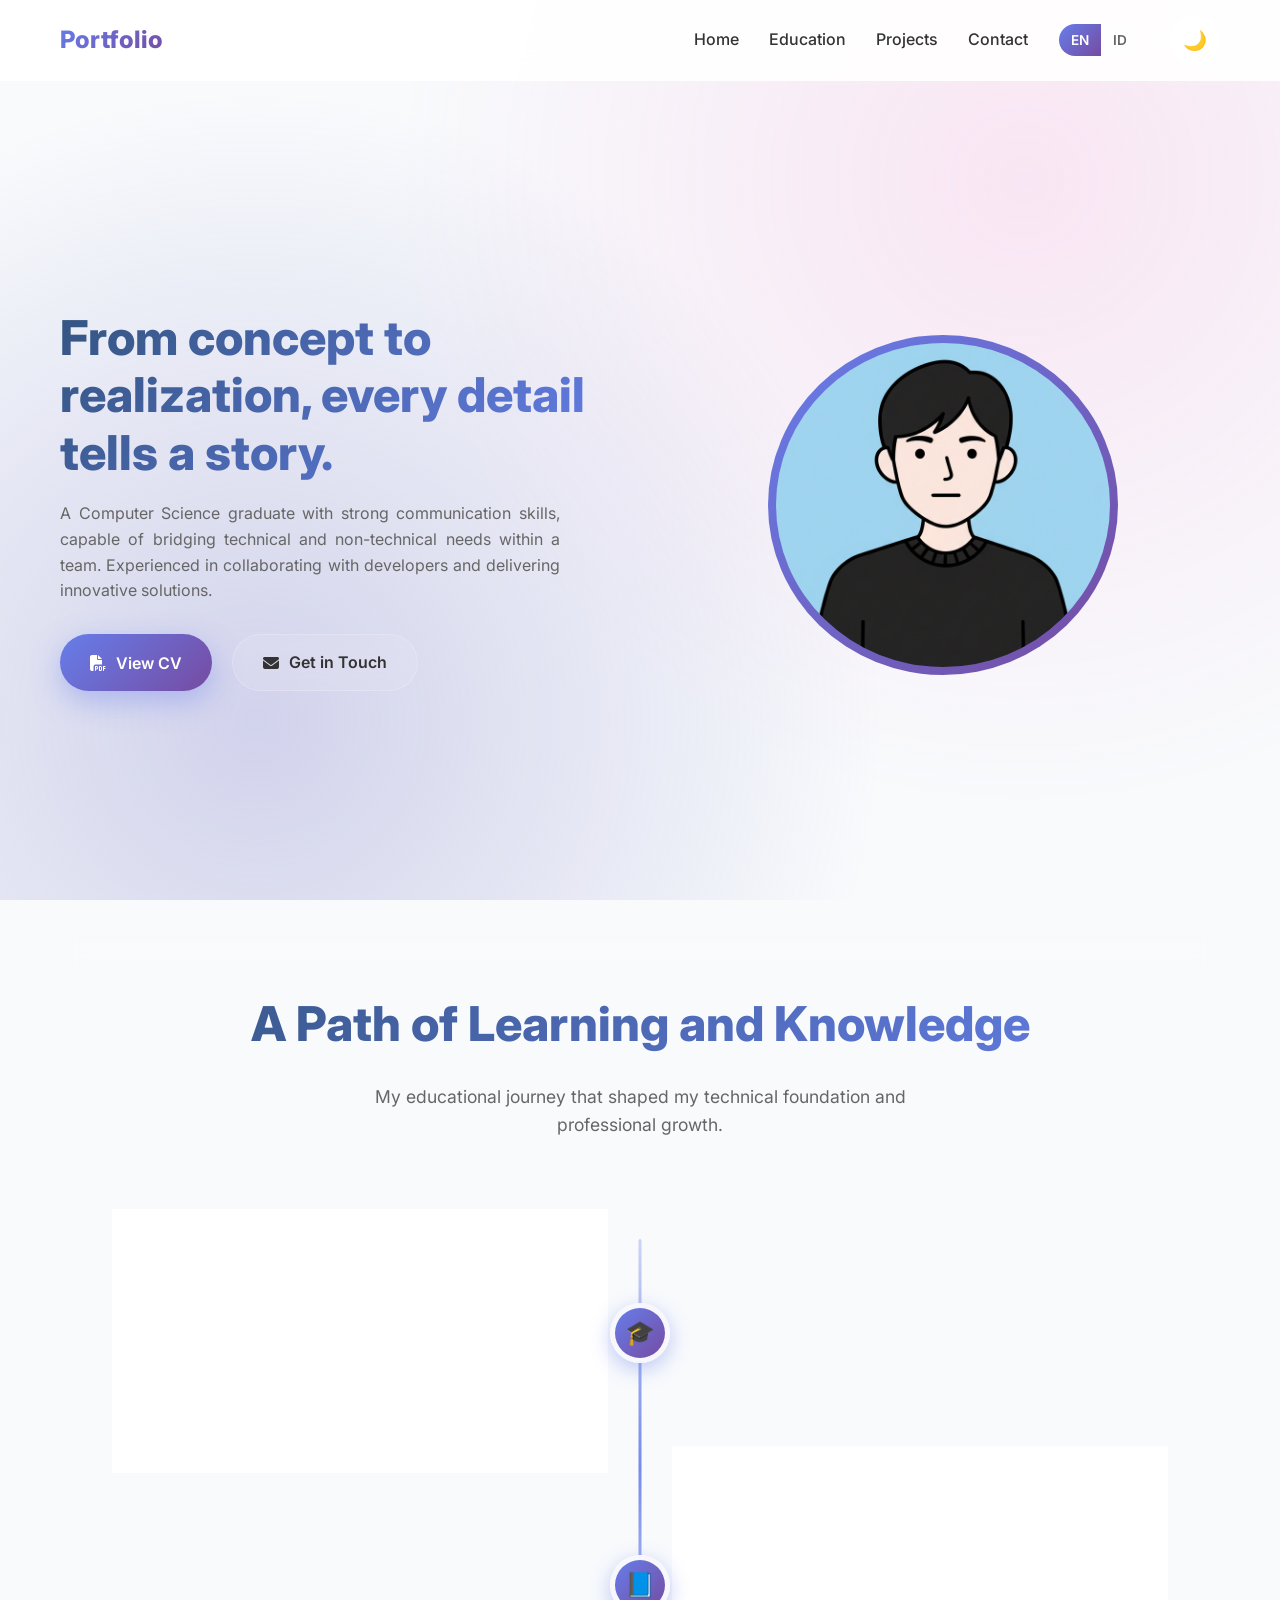
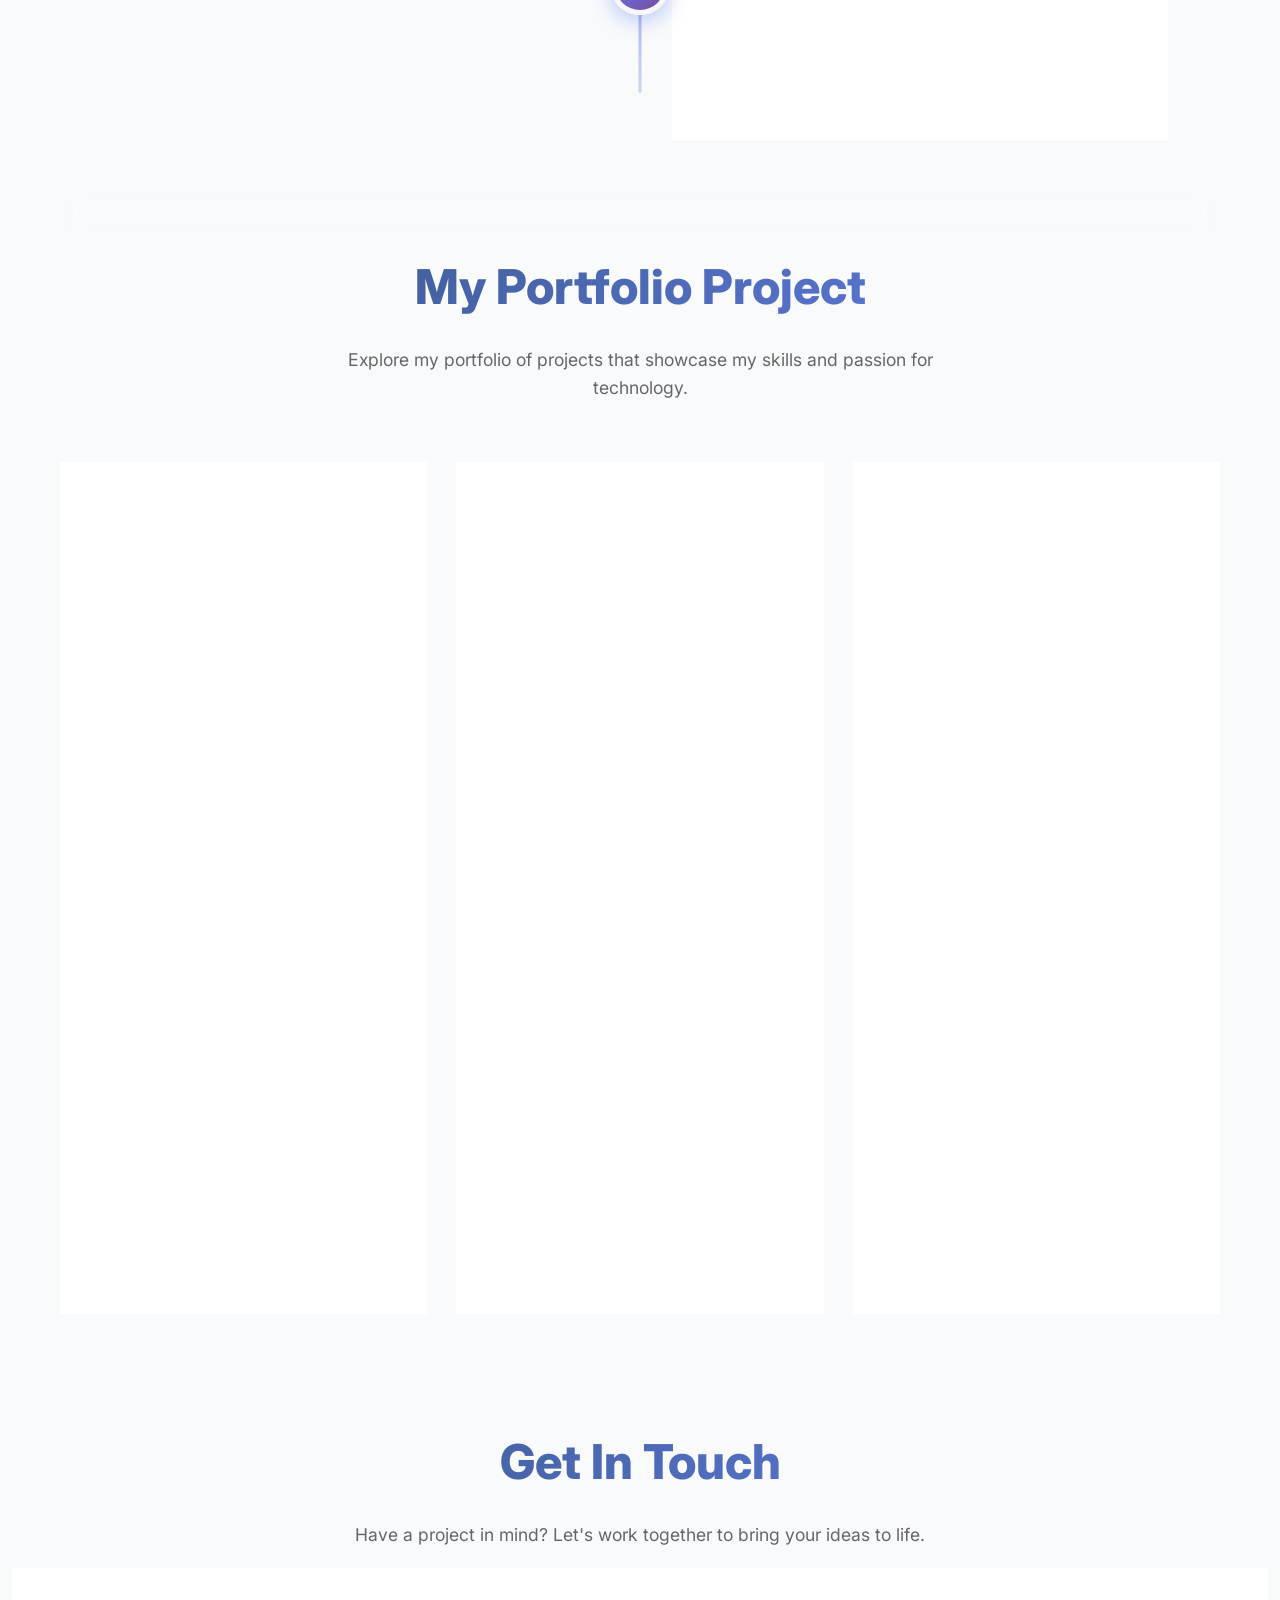
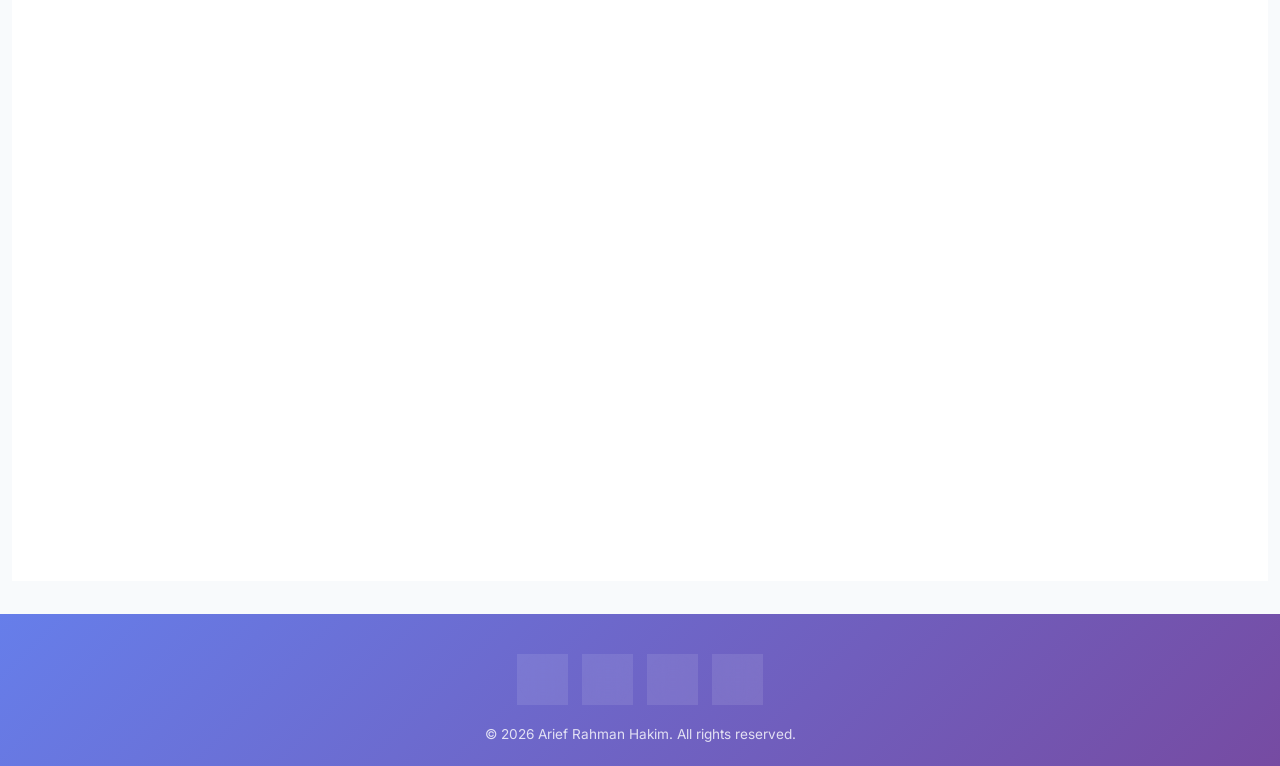
==== index.html @ e75d72aa "Add files via upload" ====
<!DOCTYPE html>
<html lang="en">
  <head>
    <meta charset="UTF-8" />
    <meta name="viewport" content="width=device-width, initial-scale=1.0" />
    <title>Portfolio - Arief Rahman Hakim</title>
    <link rel="icon" type="image/png" href="img/emyu.png" />
    <link
      href="https://fonts.googleapis.com/css2?family=Inter:wght@300;400;500;600;700;800&display=swap"
      rel="stylesheet"
    />
    <link href="https://unpkg.com/aos@2.3.1/dist/aos.css" rel="stylesheet" />
    <link
      rel="stylesheet"
      href="https://cdnjs.cloudflare.com/ajax/libs/font-awesome/6.4.0/css/all.min.css"
    />
    <link rel="stylesheet" href="style.css" />
  </head>
  <body>
    <nav class="navbar" id="navbar">
      <div class="nav-content">
        <div class="logo">Portfolio</div>
        <ul class="nav-links">
          <li>
            <a
              href="#home"
              class="lang-content active"
              data-en="Home"
              data-id="Beranda"
              >Home</a
            >
          </li>
          <li>
            <a
              href="#education"
              class="lang-content active"
              data-en="Education"
              data-id="Pendidikan"
              >Education</a
            >
          </li>
          <li>
            <a
              href="#projects"
              class="lang-content active"
              data-en="Projects"
              data-id="Proyek"
              >Projects</a
            >
          </li>
          <li>
            <a
              href="#contact"
              class="lang-content active"
              data-en="Contact"
              data-id="Kontak"
              >Contact</a
            >
          </li>
          <li>
            <div class="language-switcher">
              <button class="lang-btn active" data-lang="en">EN</button>
              <button class="lang-btn" data-lang="id">ID</button>
            </div>
          </li>
          <li><button class="toggle" id="darkToggle">🌙</button></li>
        </ul>
        <button class="mobile-menu" id="mobileMenu">
          <i class="fas fa-bars"></i>
        </button>
      </div>
    </nav>

    <!-- Mobile Navigation -->
    <div class="mobile-nav" id="mobileNav">
      <button class="mobile-nav-close" id="mobileNavClose">
        <i class="fas fa-times"></i>
      </button>
      <ul>
        <li>
          <a
            href="#home"
            class="lang-content active"
            data-en="Home"
            data-id="Beranda"
            >Home</a
          >
        </li>
        <li>
          <a
            href="#education"
            class="lang-content active"
            data-en="Education"
            data-id="Pendidikan"
            >Education</a
          >
        </li>
        <li>
          <a
            href="#projects"
            class="lang-content active"
            data-en="Projects"
            data-id="Proyek"
            >Projects</a
          >
        </li>
        <li>
          <a
            href="#contact"
            class="lang-content active"
            data-en="Contact"
            data-id="Kontak"
            >Contact</a
          >
        </li>
      </ul>
      <div class="mobile-nav-controls">
        <div class="language-switcher">
          <button class="lang-btn active" data-lang="en">EN</button>
          <button class="lang-btn" data-lang="id">ID</button>
        </div>
        <button class="toggle" id="darkToggleMobile">🌙</button>
      </div>
    </div>

    <div class="container">
      <!-- Hero Section -->
      <section class="hero" id="home">
        <div class="mobile-hero-bg"></div>

        <div class="hero-content" data-aos="fade-right">
          <h1
            class="lang-content active"
            data-en="From concept to realization, every detail tells a story."
            data-id="Dari konsep hingga realisasi, setiap detail menceritakan kisah."
          >
            From concept to realization, every detail tells a story.
          </h1>
          <p
            class="hero-subtitle lang-content active"
            data-en="A Computer Science graduate with strong communication skills, capable of bridging technical and non-technical needs within a team. Experienced in collaborating with developers and delivering innovative solutions."
            data-id="Lulusan Ilmu Komputer dengan kemampuan komunikasi yang kuat, mampu menjembatani kebutuhan teknis dan non-teknis dalam tim. Berpengalaman dalam berkolaborasi dengan developer dan memberikan solusi inovatif."
          >
            A Computer Science graduate with strong communication skills,
            capable of bridging technical and non-technical needs within a team.
            Experienced in collaborating with developers and delivering
            innovative solutions.
          </p>
          <div class="hero-buttons">
            <button class="btn-primary" onclick="openCV()">
              <i class="fas fa-file-pdf"></i>
              <span
                class="lang-content active"
                data-en="View CV"
                data-id="Lihat CV"
                >View CV</span
              >
            </button>
            <a href="#contact" class="btn-secondary">
              <i class="fas fa-envelope"></i>
              <span
                class="lang-content active"
                data-en="Get in Touch"
                data-id="Hubungi Saya"
                >Get in Touch</span
              >
            </a>
          </div>
        </div>

        <div class="hero-visual" data-aos="fade-left">
          <div class="profile-container">
            <div class="profile-ring">
              <img src="img/arieff.png" alt="" class="profile-img" />
            </div>
          </div>
        </div>
      </section>

      <!-- Education Section -->
      <section class="section" id="education">
        <div class="section-header" data-aos="fade-up">
          <div
            class="section-badge lang-content active"
            data-en="🎓 Education"
            data-id="🎓 Pendidikan"
          >
            🎓 Education
          </div>
          <h2
            class="section-title lang-content active"
            data-en="A Path of Learning and Knowledge"
            data-id="Perjalanan Belajar dan Pengetahuan"
          >
            A Path of Learning and Knowledge
          </h2>
          <p
            class="section-description lang-content active"
            data-en="My educational journey that shaped my technical foundation and professional growth."
            data-id="Perjalanan pendidikan saya yang membentuk fondasi teknis dan pertumbuhan profesional."
          >
            My educational journey that shaped my technical foundation and
            professional growth.
          </p>
        </div>

        <div class="education-timeline">
          <div class="education-item" data-aos="fade-right">
            <div class="education-content">
              <h3
                class="education-degree lang-content active"
                data-en="Informatics Engineering"
                data-id="Teknik  Informatika"
              >
                Informatics Engineering
              </h3>
              <div class="education-school">Universitas Pamulang</div>
              <div
                class="education-date lang-content active"
                data-en=" January 2024"
                data-id="Januari 2024"
              >
                March 2019 - January 2024
              </div>
            </div>
            <div class="education-icon">🎓</div>
          </div>

          <div class="education-item" data-aos="fade-left">
            <div class="education-content">
              <h3
                class="education-degree lang-content active"
                data-en="Computer and Network Engineering"
                data-id="Teknik Komputer dan Jaringan"
              >
                Computer and Network Engineering
              </h3>
              <div class="education-school">SMK Yuppentek 2</div>
              <div
                class="education-date lang-content active"
                data-en=" May 2018"
                data-id="Mei 2018"
              >
                May 2018
              </div>
            </div>
            <div class="education-icon">📘</div>
          </div>
        </div>
      </section>

      <!-- Projects Section -->
      <section class="section" id="projects">
        <div class="section-header" data-aos="fade-up">
          <div
            class="section-badge lang-content active"
            data-en="🚀 Projects"
            data-id="🚀 Proyek"
          >
            🚀 Projects
          </div>
          <h2
            class="section-title lang-content active"
            data-en="My Portfolio Project"
            data-id="Project Portofolio Saya"
          >
            My Portfolio Project
          </h2>
          <p
            class="section-description lang-content active"
            data-en="Explore my portfolio of projects that showcase my skills and passion for technology."
            data-id="Jelajahi portofolio proyek saya yang menunjukkan kemampuan dan passion untuk teknologi."
          >
            Explore my portfolio of projects that showcase my skills and passion
            for technology.
          </p>
        </div>

        <div class="projects-grid">
          <div class="project-card" data-aos="fade-up" data-aos-delay="100">
            <img
              src="img/Sispak.jpg"
              alt="Expert System"
              class="project-image"
            />
            <div class="project-content">
              <div
                class="project-category lang-content active"
                data-en="Website "
                data-id="Website"
              >
                Website
              </div>
              <h3
                class="project-title lang-content active"
                data-en="Expert System for Veterinary Diagnosis of Dogs & Cats"
                data-id="Sistem Pakar Diagnosa Hewan Anjing & Kucing "
              >
                Expert System for Veterinary Diagnosis of Dogs & Cats
              </h3>
              <p
                class="project-description lang-content active"
                data-en="A comprehensive web-based expert system designed to diagnose diseases in dogs and cats using advanced algorithms and veterinary knowledge."
                data-id="Sistem pakar berbasis web yang komprehensif dirancang untuk mendiagnosis penyakit pada anjing dan kucing menggunakan algoritma canggih dan pengetahuan veteriner."
              >
                A comprehensive web-based expert system designed to diagnose
                diseases in dogs and cats using advanced algorithms and
                veterinary knowledge.
              </p>
              <a href="project1.html" class="project-link">
                <span
                  class="lang-content active"
                  data-en="Learn More"
                  data-id="Pelajari Lebih Lanjut"
                  >Learn More</span
                >
                <i class="fas fa-arrow-right"></i>
              </a>
            </div>
          </div>

          <div class="project-card" data-aos="fade-up" data-aos-delay="200">
            <img src="img/dta.jpg" alt="Data Analysis" class="project-image" />
            <div class="project-content">
              <div
                class="project-category lang-content active"
                data-en="Data Analytics"
                data-id="Analisis Data"
              >
                Data Analyst
              </div>
              <h3
                class="project-title lang-content active"
                data-en="Visualisasi Data"
                data-id="Visualisasi Data"
              >
                Visualisasi Data
              </h3>
              <p
                class="project-description lang-content active"
                data-en="This dashboard analyzes flight delays in the United States from February 2017 to July 2022. The main goal of this project is to identify patterns and key factors contributing to flight delays."
                data-id="Dashboard ini menganalisis keterlambatan penerbangan di Amerika Serikat dari Februari 2017 hingga Juli 2022. Tujuan utama proyek ini adalah untuk mengidentifikasi pola dan faktor penyebab keterlambatan penerbangan ."
              >
                This dashboard analyzes flight delays in the United States from
                February 2017 to July 2022. The main goal of this project is to
                identify patterns and key factors contributing to flight delays.
              </p>
              <a href="project2.html" class="project-link">
                <span
                  class="lang-content active"
                  data-en="Learn More"
                  data-id="Pelajari Lebih Lanjut"
                  >Learn More</span
                >
                <i class="fas fa-arrow-right"></i>
              </a>
            </div>
          </div>

          <div class="project-card" data-aos="fade-up" data-aos-delay="300">
            <img
              src="img/analissheet.png"
              alt="Landing Page"
              class="project-image"
            />
            <div class="project-content">
              <div
                class="project-category lang-content active"
                data-en="Data Analytics"
                data-id="Data Analyst"
              >
                Data Analyst
              </div>
              <h3
                class="project-title lang-content active"
                data-en="Visualisasi Data"
                data-id="Visualisasi Data"
              >
                Visualisasi Data
              </h3>
              <p
                class="project-description lang-content active"
                data-en="This project is an interactive dashboard that analyzes the mental health of healthcare workers."
                data-id="Project ini adalah dashboard interaktif yang menganalisis kesehatan mental tenaga kerja di sektor kesehatan."
              >
                This project is an interactive dashboard that analyzes the
                mental health of healthcare workers..
              </p>
              <a href="project3.html" class="project-link">
                <span
                  class="lang-content active"
                  data-en="Learn More"
                  data-id="Pelajari Lebih Lanjut"
                  >Learn More</span
                >
                <i class="fas fa-arrow-right"></i>
              </a>
            </div>
          </div>
        </div>
      </section>

      <!-- Contact Section -->
      <section class="section" id="contact">
        <div class="section-header" data-aos="fade-up">
          <h2
            class="section-title lang-content active"
            data-en="Get In Touch"
            data-id="Mari Berkontak"
          >
            Get In Touch
          </h2>
          <p
            class="section-description lang-content active"
            data-en="Have a project in mind? Let's work together to bring your ideas to life."
            data-id="Punya proyek dalam pikiran? Mari bekerja sama untuk mewujudkan ide Anda."
          >
            Have a project in mind? Let's work together to bring your ideas to
            life.
          </p>
        </div>

        <div class="contact-container" data-aos="fade-up" data-aos-delay="200">
          <div class="contact-grid">
            <div class="contact-info">
              <h3
                class="lang-content active"
                data-en="Let's Start a Conversation"
                data-id="Mari Mulai Percakapan"
              >
                Let's Start a Conversation
              </h3>
              <p
                class="lang-content active"
                data-en="I'm always interested in hearing about new projects and opportunities. Whether you're a company looking to hire, or you're someone with an interesting project, I'd love to hear from you."
                data-id="Saya selalu tertarik mendengar tentang proyek dan peluang baru. Apakah Anda perusahaan yang ingin merekrut, atau seseorang dengan proyek yang menarik, saya ingin mendengar dari Anda."
              >
                I'm always interested in hearing about new projects and
                opportunities. Whether you're a company looking to hire, or
                you're someone with an interesting project, I'd love to hear
                from you.
              </p>
              <p
                class="lang-content active"
                data-en="Drop me a message and I'll get back to you as soon as possible. Let's create something amazing together!"
                data-id="Kirimkan saya pesan dan saya akan menghubungi Anda sesegera mungkin. Mari ciptakan sesuatu yang luar biasa bersama!"
              >
                Drop me a message and I'll get back to you as soon as possible.
                Let's create something amazing together!
              </p>
            </div>

            <form
              class="contact-form"
              action="https://api.web3forms.com/submit"
              method="POST"
            >
              <input
                type="hidden"
                name="access_key"
                value="8f8b807f-e4bf-4944-80d4-4bb77fc62683"
              />

              <div class="form-group">
                <input
                  type="text"
                  name="name"
                  class="form-input"
                  required
                  data-en-placeholder="Your Name"
                  data-id-placeholder="Nama Anda"
                  placeholder="Your Name"
                />
              </div>

              <div class="form-group">
                <input
                  type="email"
                  name="email"
                  class="form-input"
                  required
                  data-en-placeholder="Your Email"
                  data-id-placeholder="Email Anda"
                  placeholder="Your Email"
                />
              </div>

              <div class="form-group">
                <textarea
                  name="message"
                  rows="5"
                  class="form-textarea"
                  required
                  data-en-placeholder="Your Message"
                  data-id-placeholder="Pesan Anda"
                  placeholder="Your Message"
                ></textarea>
              </div>

              <button type="submit" class="form-submit">
                <i class="fas fa-paper-plane"></i>
                <span
                  class="lang-content active"
                  data-en="Send Message"
                  data-id="Kirim Pesan"
                  >Send Message</span
                >
              </button>
            </form>
          </div>
        </div>
      </section>
    </div>

    <!-- Footer -->
    <footer class="footer">
      <div class="container">
        <div class="social-links">
          <!-- <a
            href="https://github.com/"
            target="_blank"
            class="social-link"
            aria-label="GitHub"
          >
            <i class="fab fa-github"></i>
          </a> -->
          <a
            href="https://www.linkedin.com/in/arief-rahman-hakim-a76709340"
            target="_blank"
            class="social-link"
            aria-label="LinkedIn"
          >
            <i class="fab fa-linkedin"></i>
          </a>
          <a
            href="mailto:ariefrahmanhakkim@gmail.com"
            class="social-link"
            aria-label="Email"
          >
            <i class="fas fa-envelope"></i>
          </a>
          <a
            href="https://wa.me/089652873664"
            target="_blank"
            class="social-link"
            aria-label="WhatsApp"
          >
            <i class="fab fa-whatsapp"></i>
          </a>
          <a
            href="https://www.instagram.com/ariefrahmanhakkim/"
            target="_blank"
            class="social-link"
            aria-label="Instagram"
          >
            <i class="fab fa-instagram"></i>
          </a>
        </div>
        <p class="footer-text">
          &copy; <span id="year"></span> Arief Rahman Hakim. All rights
          reserved.
        </p>
      </div>
    </footer>

    <!-- CV Modal -->
    <div id="cvModal" class="modal">
      <div class="modal-content">
        <div class="modal-header">
          <h2
            class="lang-content active"
            data-en="CV Preview"
            data-id="Pratinjau CV"
          >
            CV Preview
          </h2>
          <button class="modal-close" onclick="closeCV()">&times;</button>
        </div>

        <iframe
          src="https://drive.google.com/file/d/1-HToKBNjyIKaJ8WeIeX1uYVlMADr9ZSD/preview"
          class="cv-frame"
          allow="autoplay"
        >
        </iframe>

        <div style="text-align: center; margin-top: 20px">
          <a
            href="https://drive.google.com/uc?export=download&id=1-HToKBNjyIKaJ8WeIeX1uYVlMADr9ZSD"
            target="_blank"
            rel="noopener noreferrer"
            class="btn-primary"
          >
            <i class="fas fa-download"></i>
            <span
              class="lang-content active"
              data-en="Download CV"
              data-id="Unduh CV"
              >Download CV</span
            >
          </a>
        </div>
      </div>
    </div>

    <!-- Scripts -->
    <script src="https://unpkg.com/aos@2.3.1/dist/aos.js"></script>
    <script src="script.js"></script>
  </body>
</html>
---- style.css ----
/* ==================== */
/* RESET & BASE STYLES */
/* ==================== */
* {
  margin: 0;
  padding: 0;
  box-sizing: border-box;
  font-family: "Inter", sans-serif;
}

:root {
  --primary-gradient: linear-gradient(135deg, #667eea 0%, #764ba2 100%);
  --glass-bg: rgba(255, 255, 255, 0.1);
  --glass-border: rgba(255, 255, 255, 0.2);
  --shadow-light: 0 8px 32px rgba(31, 38, 135, 0.37);
  --text-light: #333;
  --text-muted: #666;
  --bg-light: #f8fafc;
  --card-bg: rgba(255, 255, 255, 0.95);
}

body {
  background: var(--bg-light);
  color: var(--text-light);
  transition: all 0.3s ease;
  overflow-x: hidden;
  line-height: 1.6;
}

body::before {
  content: "";
  position: fixed;
  top: 0;
  left: 0;
  width: 100%;
  height: 100%;
  background: radial-gradient(
      circle at 20% 80%,
      rgba(120, 119, 198, 0.3) 0%,
      transparent 50%
    ),
    radial-gradient(
      circle at 80% 20%,
      rgba(255, 119, 198, 0.15) 0%,
      transparent 50%
    );
  pointer-events: none;
  z-index: -1;
}

.container {
  max-width: 1200px;
  margin: 0 auto;
  padding: 0 20px;
  width: 100%;
}

/* ==================== */
/* PROJECT DETAIL PAGE STYLES */
/* ==================== */
main {
  padding-top: 100px;
  padding-bottom: 40px;
  width: 100%;
}

.project-header {
  text-align: center;
  margin-bottom: 40px;
  width: 100%;
  position: relative;
  z-index: 10;
}

.project-badge {
  display: inline-block;
  background: var(--glass-bg);
  backdrop-filter: blur(10px);
  border: 1px solid var(--glass-border);
  padding: 8px 20px;
  border-radius: 25px;
  font-size: 0.9rem;
  font-weight: 500;
  margin-bottom: 15px;
  color: var(--primary-gradient);
}

.project-title {
  font-size: clamp(1.8rem, 4vw, 2.8rem);
  font-weight: 800;
  margin-bottom: 20px;
  background: linear-gradient(135deg, #5a5eed, #a658ff);
  -webkit-background-clip: text;
  -webkit-text-fill-color: transparent;
  background-clip: text;
  line-height: 1.2;
  display: block;
  visibility: visible;
  position: relative;
  z-index: 10;
}

.project-description {
  font-size: 1.1rem;
  color: var(--text-muted);
  line-height: 1.7;
  max-width: 700px;
  margin: 0 auto;
  text-align: justify;
  text-justify: inter-word;
  hyphens: auto;
  letter-spacing: 0.01em;
}

/* ==================== */
/* NAVBAR STYLES */
/* ==================== */
.navbar {
  position: fixed;
  top: 0;
  left: 0;
  right: 0;
  z-index: 1000;
  padding: 15px 0;
  backdrop-filter: blur(20px);
  background: rgba(255, 255, 255, 0.9);
  border-bottom: 1px solid rgba(255, 255, 255, 0.2);
  transition: all 0.3s ease;
}

.navbar.scrolled {
  box-shadow: var(--shadow-light);
  background: rgba(255, 255, 255, 0.95);
}

.nav-content {
  display: flex;
  justify-content: space-between;
  align-items: center;
  max-width: 1200px;
  margin: 0 auto;
  padding: 0 20px;
}

.logo {
  font-size: 1.5rem;
  font-weight: 800;
  background: var(--primary-gradient);
  -webkit-background-clip: text;
  -webkit-text-fill-color: transparent;
  background-clip: text;
  text-decoration: none;
}

.nav-links {
  display: flex;
  gap: 30px;
  list-style: none;
  align-items: center;
}

.nav-links a {
  text-decoration: none;
  color: var(--text-light);
  font-weight: 500;
  transition: all 0.3s ease;
  position: relative;
}

.nav-links a::after {
  content: "";
  position: absolute;
  bottom: -5px;
  left: 0;
  width: 0;
  height: 2px;
  background: var(--primary-gradient);
  transition: width 0.3s ease;
}

.nav-links a:hover::after {
  width: 100%;
}

.toggle {
  background: var(--glass-bg);
  border: 1px solid var(--glass-border);
  backdrop-filter: blur(10px);
  border-radius: 50px;
  width: 50px;
  height: 50px;
  display: flex;
  align-items: center;
  justify-content: center;
  cursor: pointer;
  font-size: 1.2rem;
  transition: all 0.3s ease;
}

.toggle:hover {
  transform: scale(1.05);
  box-shadow: var(--shadow-light);
}

.mobile-menu {
  display: none;
  background: none;
  border: none;
  font-size: 1.5rem;
  cursor: pointer;
  color: var(--text-light);
}

.language-switcher {
  display: flex;
  background: var(--glass-bg);
  border: 1px solid var(--glass-border);
  border-radius: 25px;
  overflow: hidden;
}

.lang-btn {
  background: none;
  border: none;
  padding: 8px 12px;
  cursor: pointer;
  font-size: 0.85rem;
  font-weight: 600;
  color: var(--text-muted);
  transition: all 0.3s ease;
}

.lang-btn.active {
  background: var(--primary-gradient);
  color: white;
}
.lang-btn:hover:not(.active) {
  background: rgba(255, 255, 255, 0.1);
}

/* ==================== */
/* HERO SECTION - FIXED FONT SIZE & ALIGNMENT */
/* ==================== */
.hero {
  min-height: 100vh;
  display: flex;
  align-items: center;
  justify-content: space-between;
  gap: 50px;
  padding-top: 100px;
}

.hero-content {
  flex: 1;
  max-width: 600px;
}

.hero-visual {
  flex: 1;
  display: flex;
  justify-content: center;
  align-items: center;
  position: relative;
}

.profile-container {
  position: relative;
  width: 350px;
  height: 350px;
}

.profile-ring {
  position: absolute;
  inset: 0;
  border-radius: 50%;
  background: var(--primary-gradient);
  padding: 8px;
  margin-top: 10px;
}

.profile-img {
  width: 100%;
  height: 100%;
  border-radius: 50%;
  object-fit: cover;
  background: white;
  position: relative;
  z-index: 2;
}

@keyframes rotate {
  from {
    transform: rotate(0deg);
  }
  to {
    transform: rotate(360deg);
  }
}

.hero-badge {
  display: inline-block;
  background: var(--glass-bg);
  backdrop-filter: blur(10px);
  border: 1px solid var(--glass-border);
  padding: 8px 20px;
  border-radius: 25px;
  font-size: 0.9rem;
  font-weight: 500;
  margin-bottom: 20px;
  color: var(--primary-gradient);
}

.hero h1 {
  font-size: clamp(2rem, 4vw, 3rem);
  font-weight: 800;
  line-height: 1.2;
  margin-bottom: 20px;
  background: linear-gradient(135deg, #345581, #667eea);
  -webkit-background-clip: text;
  -webkit-text-fill-color: transparent;
  background-clip: text;
}

.hero-subtitle {
  font-size: 1rem;
  color: var(--text-muted);
  line-height: 1.6;
  margin-bottom: 30px;
  max-width: 500px;
  text-align: justify;
}

.hero-buttons {
  display: flex;
  gap: 20px;
  flex-wrap: wrap;
}

.btn-primary {
  background: var(--primary-gradient);
  color: white;
  padding: 15px 30px;
  border: none;
  border-radius: 50px;
  font-weight: 600;
  font-size: 1rem;
  cursor: pointer;
  transition: all 0.3s ease;
  text-decoration: none;
  display: inline-flex;
  align-items: center;
  gap: 10px;
  box-shadow: 0 10px 30px rgba(102, 126, 234, 0.4);
}

.btn-primary:hover {
  transform: translateY(-3px);
  box-shadow: 0 15px 40px rgba(102, 126, 234, 0.6);
}

.btn-secondary {
  background: var(--glass-bg);
  backdrop-filter: blur(10px);
  border: 1px solid var(--glass-border);
  color: var(--text-light);
  padding: 15px 30px;
  border-radius: 50px;
  font-weight: 600;
  font-size: 1rem;
  cursor: pointer;
  transition: all 0.3s ease;
  text-decoration: none;
  display: inline-flex;
  align-items: center;
  gap: 10px;
}

.btn-secondary:hover {
  transform: translateY(-3px);
  box-shadow: var(--shadow-light);
  background: rgba(255, 255, 255, 0.2);
}

/* ==================== */
/* SECTION STYLES */
/* ==================== */
.section {
  padding: 30px 0;
}
.section-header {
  text-align: center;
  margin-bottom: 60px;
}

.section-badge {
  display: inline-block;
  background: var(--glass-bg);
  backdrop-filter: blur(10px);
  border: 1px solid var(--glass-border);
  padding: 8px 20px;
  border-radius: 25px;
  font-size: 0.9rem;
  font-weight: 500;
  margin-bottom: 15px;
  color: var(--primary-gradient);
}

.section-title {
  font-size: clamp(2rem, 4vw, 3rem);
  font-weight: 800;
  margin-bottom: 20px;
  background: linear-gradient(135deg, #345581, #667eea);
  -webkit-background-clip: text;
  -webkit-text-fill-color: transparent;
  background-clip: text;
}

.section-description {
  font-size: 1.1rem;
  color: var(--text-muted);
  line-height: 1.6;
  max-width: 600px;
  margin: 0 auto;
}

/* ==================== */
/* EDUCATION TIMELINE - FIXED MOBILE */
/* ==================== */
.education-timeline {
  position: relative;
  max-width: 1000px;
  margin: 0 auto;
  padding: 50px 20px;
}

/* Garis timeline vertikal */
.education-timeline::before {
  content: "";
  position: absolute;
  left: 50%;
  transform: translateX(-50%);
  width: 3px;
  height: 85%;
  top: 7.5%;
  background: linear-gradient(
    180deg,
    rgba(102, 126, 234, 0.3) 0%,
    rgba(102, 126, 234, 0.9) 50%,
    rgba(102, 126, 234, 0.3) 100%
  );
  border-radius: 3px;
}

.education-item {
  position: relative;
  width: 100%;
  margin-bottom: 70px;
  display: flex;
  align-items: center;
  min-height: 120px;
}

.education-item:last-child {
  margin-bottom: 0;
}

/* Item ganjil (kiri) */
.education-item:nth-child(odd) {
  justify-content: flex-start;
  padding-right: calc(50% + 30px);
}

/* Item genap (kanan) */
.education-item:nth-child(even) {
  justify-content: flex-end;
  padding-left: calc(50% + 30px);
}

/* Konten card */
.education-content {
  background: var(--card-bg);
  backdrop-filter: blur(20px);
  border: 1px solid rgba(255, 255, 255, 0.15);
  padding: 25px;
  border-radius: 16px;
  box-shadow: 0 8px 32px rgba(0, 0, 0, 0.1);
  position: relative;
  width: 100%;
  max-width: 400px;
  transition: all 0.3s ease;
}

/* Icon timeline */
.education-icon {
  position: absolute;
  top: 50%;
  transform: translateY(-50%);
  width: 60px;
  height: 60px;
  background: linear-gradient(135deg, #667eea, #764ba2);
  border-radius: 50%;
  display: flex;
  align-items: center;
  justify-content: center;
  font-size: 1.5rem;
  color: white;
  border: 5px solid var(--card-bg);
  box-shadow: 0 6px 20px rgba(102, 126, 234, 0.4);
  z-index: 10;
  transition: all 0.3s ease;
}

/* Posisi icon untuk desktop */
.education-item:nth-child(odd) .education-icon {
  right: calc(50% - 30px);
}

.education-item:nth-child(even) .education-icon {
  left: calc(50% - 30px);
}

/* Garis penghubung */
.education-content::before {
  content: "";
  position: absolute;
  top: 50%;
  width: 25px;
  height: 2px;
  background: linear-gradient(90deg, #667eea, #764ba2);
  transform: translateY(-50%);
}

.education-item:nth-child(odd) .education-content::before {
  right: -25px;
}

.education-item:nth-child(even) .education-content::before {
  left: -25px;
}

/* Hover effects */
.education-content:hover {
  transform: translateY(-5px);
  box-shadow: 0 15px 40px rgba(102, 126, 234, 0.2);
  border-color: rgba(102, 126, 234, 0.3);
}

.education-item:hover .education-icon {
  transform: translateY(-50%) scale(1.1);
  box-shadow: 0 10px 30px rgba(102, 126, 234, 0.6);
}

/* Typography */
.education-degree {
  font-size: 1.3rem;
  font-weight: 700;
  margin-bottom: 12px;
  color: var(--text-light);
  line-height: 1.4;
}

.education-school {
  font-size: 1.1rem;
  font-weight: 600;
  color: #667eea;
  margin-bottom: 8px;
  display: block;
}

.education-date {
  font-size: 0.95rem;
  color: var(--text-muted);
  font-weight: 500;
  display: inline-block;
  padding: 6px 14px;
  background: rgba(102, 126, 234, 0.08);
  border-radius: 20px;
  border: 1px solid rgba(102, 126, 234, 0.2);
}

/* ==================== */
/* PROJECTS GRID */
/* ==================== */
.projects-grid {
  display: grid;
  grid-template-columns: repeat(auto-fit, minmax(350px, 1fr));
  gap: 30px;
  margin-bottom: 50px;
}

.project-card {
  background: var(--card-bg);
  backdrop-filter: blur(20px);
  border: 1px solid rgba(255, 255, 255, 0.2);
  border-radius: 25px;
  overflow: hidden;
  transition: all 0.3s ease;
}

.project-card:hover {
  transform: translateY(-10px);
  box-shadow: 0 25px 50px rgba(31, 38, 135, 0.3);
}

.project-image {
  width: 100%;
  height: 280px;
  object-fit: cover;
  object-position: center top;
  border-radius: 25px 25px 0 0;
  transition: transform 0.3s ease;
  display: block;
  background: linear-gradient(135deg, #f8f9fa 0%, #e9ecef 100%);
}

.project-card:hover .project-image {
  transform: scale(1.05);
  border-radius: 25px;
}

.project-content {
  padding: 30px;
}

.project-category {
  display: inline-block;
  background: var(--primary-gradient);
  color: white;
  padding: 5px 15px;
  border-radius: 20px;
  font-size: 0.8rem;
  font-weight: 600;
  margin-bottom: 15px;
}

.project-link {
  display: inline-flex;
  align-items: center;
  gap: 10px;
  color: var(--primary-gradient);
  text-decoration: none;
  font-weight: 600;
  transition: all 0.3s ease;
}

.project-link:hover {
  transform: translateX(10px);
}

/* ==================== */
/* CONTACT SECTION */
/* ==================== */
.contact-container {
  background: var(--card-bg);
  backdrop-filter: blur(20px);
  border: 1px solid rgba(255, 255, 255, 0.2);
  border-radius: 30px;
  padding: 60px;
  box-shadow: var(--shadow-light);
}

.contact-grid {
  display: grid;
  grid-template-columns: 1fr 1fr;
  gap: 60px;
  align-items: start;
}

.contact-info h3 {
  font-size: 1.8rem;
  font-weight: 700;
  margin-bottom: 20px;
  color: var(--text-light);
}
.contact-info p {
  color: var(--text-muted);
  line-height: 1.6;
  margin-bottom: 30px;
}

.contact-form {
  display: flex;
  flex-direction: column;
  gap: 20px;
}

.form-input,
.form-textarea {
  width: 100%;
  padding: 20px;
  background: var(--glass-bg);
  backdrop-filter: blur(10px);
  border: 1px solid var(--glass-border);
  border-radius: 15px;
  font-size: 1rem;
  color: var(--text-light);
  transition: all 0.3s ease;
}

.form-input:focus,
.form-textarea:focus {
  outline: none;
  border-color: var(--primary-gradient);
  box-shadow: 0 0 0 3px rgba(102, 126, 234, 0.1);
}

.form-input::placeholder,
.form-textarea::placeholder {
  color: var(--text-muted);
}

.form-submit {
  background: var(--primary-gradient);
  color: white;
  padding: 20px;
  border: none;
  border-radius: 15px;
  font-weight: 600;
  font-size: 1rem;
  cursor: pointer;
  transition: all 0.3s ease;
  display: flex;
  align-items: center;
  justify-content: center;
  gap: 10px;
}

.form-submit:hover {
  transform: translateY(-3px);
  box-shadow: 0 15px 40px rgba(102, 126, 234, 0.4);
}

/* ==================== */
/* SWIPER STYLES */
/* ==================== */
.swiper-container {
  width: 80%;
  margin: 0 auto 40px;
  border-radius: 15px;
  overflow: hidden;
  box-shadow: var(--shadow-light);
  display: flex;
  justify-content: center;
  align-items: center;
}

.swiper {
  width: 100%;
  height: 450px;
}

.swiper-slide {
  text-align: center;
  display: flex;
  justify-content: center;
  align-items: center;
  background: #f8f9fa;
}

.swiper-slide img {
  width: 100%;
  height: 100%;
  object-fit: contain;
  display: block;
}

.swiper-button-next,
.swiper-button-prev {
  color: rgba(0, 0, 0, 0.5);
  background: rgb(255, 249, 249);
  width: 20px;
  height: 20px;
  border-radius: 50%;
  backdrop-filter: blur(10px);
  transition: all 0.3s ease;
}

.swiper-button-next:hover,
.swiper-button-prev:hover {
  background: rgba(0, 0, 0, 0.7);
}

.swiper-button-next:after,
.swiper-button-prev:after {
  font-size: 1.2rem;
}

/* ==================== */
/* FULLSCREEN MODAL */
/* ==================== */
.fullscreen-modal {
  display: none;
  position: fixed;
  z-index: 9999;
  left: 0;
  top: 0;
  width: 100%;
  height: 100%;
  background-color: rgba(0, 0, 0, 0.95);
  backdrop-filter: blur(10px);
  justify-content: center;
  align-items: center;
  padding: 20px;
  box-sizing: border-box;
}

.fullscreen-modal img {
  max-width: 95%;
  max-height: 95%;
  object-fit: contain;
  border-radius: 10px;
  box-shadow: 0 10px 30px rgba(0, 0, 0, 0.5);
}

.close-btn {
  position: absolute;
  top: 20px;
  right: 30px;
  color: white;
  font-size: 40px;
  font-weight: bold;
  cursor: pointer;
  z-index: 10000;
  background: rgba(0, 0, 0, 0.5);
  width: 50px;
  height: 50px;
  border-radius: 50%;
  display: flex;
  align-items: center;
  justify-content: center;
  transition: all 0.3s ease;
}

.close-btn:hover {
  background: rgba(0, 0, 0, 0.8);
  transform: scale(1.1);
}

/* ==================== */
/* FEATURE & TECH SECTION */
/* ==================== */
.feature-tech {
  display: grid;
  grid-template-columns: 1fr 1fr;
  gap: 40px;
  margin-bottom: 40px;
  width: 100%;
}

.fitur,
.tech {
  background: var(--card-bg);
  backdrop-filter: blur(20px);
  border: 1px solid rgba(255, 255, 255, 0.2);
  border-radius: 15px;
  padding: 25px;
  box-shadow: var(--shadow-light);
}

.fitur h3,
.tech h3 {
  font-size: 1.3rem;
  font-weight: 700;
  margin-bottom: 20px;
  color: var(--text-light);
}

.fitur ul {
  list-style-type: none;
}

.fitur li {
  padding: 8px 0;
  border-bottom: 1px solid rgba(0, 0, 0, 0.1);
  position: relative;
  padding-left: 25px;
}

.fitur li:before {
  content: "✓";
  position: absolute;
  left: 0;
  color: var(--primary-gradient);
  font-weight: bold;
}

/* ==================== */
/* ICON GRID STYLES - FIXED SPACING */
/* ==================== */
.tech {
  margin-bottom: 20px;
}

.tech h3 {
  font-size: 1.3rem;
  font-weight: 700;
  margin-bottom: 15px;
  color: var(--text-light);
}

.icon-grid {
  display: grid;
  grid-template-columns: repeat(4, 1fr);
  gap: 12px;
  margin-top: 6px;
  justify-content: start;
  align-items: center;
}

.icon-grid img {
  width: 60px;
  height: 60px;
  object-fit: contain;
  background: var(--glass-bg);
  border-radius: 8px;
  transition: all 0.3s ease;
  padding: 8px;
  border: 1px solid var(--glass-border);
}

.icon-grid img:hover {
  transform: translateY(-2px);
  box-shadow: var(--shadow-light);
  background: rgba(255, 255, 255, 0.2);
  border-color: rgba(102, 126, 234, 0.3);
}

.btn-more {
  display: inline-flex;
  align-items: center;
  gap: 10px;
  background: var(--primary-gradient);
  color: white;
  padding: 12px 25px;
  border-radius: 50px;
  text-decoration: none;
  font-weight: 600;
  transition: all 0.3s ease;
  box-shadow: 0 10px 30px rgba(102, 126, 234, 0.4);
  margin-top: 20px;
}

.btn-more:hover {
  transform: translateY(-3px);
  box-shadow: 0 15px 40px rgba(102, 126, 234, 0.6);
}

.content-text {
  text-align: justify;
  text-justify: inter-word;
  line-height: 1.7;
  margin-bottom: 20px;
  hyphens: auto;
  letter-spacing: 0.01em;
}

.content-list {
  margin-bottom: 30px;
  padding-left: 20px;
}

.content-list li {
  margin-bottom: 10px;
  text-align: justify;
  text-justify: inter-word;
  line-height: 1.6;
}

/* ==================== */
/* FOOTER */
/* ==================== */
.footer {
  background: linear-gradient(135deg, #667eea 0%, #764ba2 100%);
  color: white;
  padding: 40px 0 20px;
  text-align: center;
  margin-top: 60px;
  width: 100%;
}

.social-links {
  display: flex;
  justify-content: center;
  gap: 15px;
  margin-bottom: 20px;
}

.social-link {
  display: flex;
  align-items: center;
  justify-content: center;
  width: 50px;
  height: 50px;
  background: var(--glass-bg);
  backdrop-filter: blur(10px);
  border: 1px solid var(--glass-border);
  border-radius: 50%;
  color: white;
  text-decoration: none;
  font-size: 1.3rem;
  transition: all 0.3s ease;
}

.social-link:hover {
  transform: translateY(-5px) scale(1.1);
  box-shadow: 0 10px 20px rgba(0, 0, 0, 0.3);
}

.footer-text {
  font-size: 0.85rem;
  opacity: 0.8;
}

/* ==================== */
/* MOBILE NAVIGATION */
/* ==================== */
.mobile-nav {
  display: none;
  position: fixed;
  top: 0;
  left: 0;
  width: 100%;
  height: 100vh;
  background: rgba(255, 255, 255, 0.98);
  backdrop-filter: blur(20px);
  z-index: 9998;
  padding: 80px 20px 20px;
  box-sizing: border-box;
}

.mobile-nav.active {
  display: flex;
  flex-direction: column;
  align-items: center;
  justify-content: flex-start;
}

.mobile-nav-close {
  position: absolute;
  top: 20px;
  right: 20px;
  background: var(--glass-bg);
  border: 1px solid var(--glass-border);
  border-radius: 50%;
  width: 50px;
  height: 50px;
  display: flex;
  align-items: center;
  justify-content: center;
  cursor: pointer;
  font-size: 1.5rem;
  color: var(--text-light);
  transition: all 0.3s ease;
  border: none;
}

.mobile-nav-close:hover {
  transform: scale(1.1) rotate(90deg);
  background: rgba(0, 0, 0, 0.1);
}

.mobile-nav ul {
  list-style: none;
  text-align: center;
  margin-bottom: 30px;
  width: 100%;
}
.mobile-nav li {
  margin: 20px 0;
}

.mobile-nav a {
  color: var(--text-light);
  text-decoration: none;
  font-size: 1.5rem;
  font-weight: 600;
  display: block;
  padding: 15px;
  border-radius: 15px;
  transition: all 0.3s ease;
}

.mobile-nav a:hover {
  background: var(--glass-bg);
  transform: translateY(-2px);
}

.mobile-nav-controls {
  display: flex;
  gap: 15px;
  margin-top: 20px;
}

/* ==================== */
/* LANGUAGE CONTENT */
/* ==================== */
.lang-content {
  display: none;
}
.lang-content.active {
  display: block;
}

/* ==================== */
/* MODAL STYLES */
/* ==================== */
.modal {
  display: none;
  position: fixed;
  z-index: 9999;
  left: 0;
  top: 0;
  width: 100%;
  height: 100%;
  background: rgba(0, 0, 0, 0.8);
  backdrop-filter: blur(10px);
  padding: 20px;
}

.modal-content {
  background: white;
  margin: 50px auto;
  padding: 30px;
  border-radius: 25px;
  width: 90%;
  max-width: 900px;
  max-height: 90vh;
  overflow-y: auto;
  animation: modalSlideIn 0.3s ease;
}

@keyframes modalSlideIn {
  from {
    opacity: 0;
    transform: translateY(-50px) scale(0.9);
  }
  to {
    opacity: 1;
    transform: translateY(0) scale(1);
  }
}

.modal-header {
  display: flex;
  justify-content: space-between;
  align-items: center;
  margin-bottom: 20px;
  padding-bottom: 20px;
  border-bottom: 1px solid #eee;
}

.modal-close {
  background: none;
  border: none;
  font-size: 2rem;
  cursor: pointer;
  color: #999;
  transition: color 0.3s ease;
}

.modal-close:hover {
  color: #333;
}

.cv-frame {
  width: 100%;
  height: 600px;
  border: none;
  border-radius: 15px;
  box-shadow: var(--shadow-light);
  margin-bottom: 20px;
}

/* ==================== */
/* MOBILE HERO BACKGROUND */
/* ==================== */
.mobile-hero-bg {
  display: none;
}

/* ==================== */
/* DARK MODE STYLES */
/* ==================== */
body.dark {
  --bg-light: #0f172a;
  --text-light: #f1f5f9;
  --text-muted: #94a3b8;
  --card-bg: rgba(15, 23, 42, 0.9);
  --glass-bg: rgba(15, 23, 42, 0.6);
  --glass-border: rgba(255, 255, 255, 0.1);
  --shadow-light: 0 8px 32px rgba(0, 0, 0, 0.3);
}

body.dark::before {
  background: radial-gradient(
      circle at 20% 80%,
      rgba(120, 119, 198, 0.1) 0%,
      transparent 50%
    ),
    radial-gradient(
      circle at 80% 20%,
      rgba(255, 119, 198, 0.05) 0%,
      transparent 50%
    );
}

body.dark .navbar {
  background: rgba(15, 23, 42, 0.9) !important;
  border-bottom: 1px solid rgba(255, 255, 255, 0.1);
}

body.dark .mobile-nav {
  background: rgba(15, 23, 42, 0.98) !important;
}

body.dark .mobile-nav-close {
  background: rgba(255, 255, 255, 0.1);
  border-color: rgba(255, 255, 255, 0.2);
  color: var(--text-light);
}

body.dark .mobile-nav a {
  color: var(--text-light);
}

body.dark .mobile-nav a:hover {
  background: rgba(255, 255, 255, 0.1);
}

body.dark .fitur li {
  border-bottom: 1px solid rgba(255, 255, 255, 0.1);
}

body.dark .swiper-slide {
  background: #1e293b;
}

body.dark .modal-content {
  background: var(--card-bg);
  color: var(--text-light);
}

body.dark .btn-secondary {
  background: rgba(255, 255, 255, 0.1);
  border-color: rgba(255, 255, 255, 0.2);
  color: var(--text-light);
}

body.dark .hero-content {
  background: rgba(15, 23, 42, 0.95);
  border: 1px solid rgba(255, 255, 255, 0.1);
  box-shadow: 0 20px 40px rgba(0, 0, 0, 0.3);
}

body.dark .hero-badge {
  background: rgba(102, 126, 234, 0.2);
  border-color: rgba(102, 126, 234, 0.3);
}

/* ==================== */
/* RESPONSIVE STYLES */
/* ==================== */
@media (max-width: 1024px) {
  .feature-tech {
    grid-template-columns: 1fr;
    gap: 30px;
  }

  .hero {
    flex-direction: column;
    text-align: center;
    gap: 30px;
  }
  .profile-container {
    width: 280px;
    height: 280px;
  }
  .contact-grid {
    grid-template-columns: 1fr;
    gap: 40px;
  }
  .projects-grid {
    grid-template-columns: repeat(auto-fit, minmax(300px, 1fr));
  }

  .education-timeline {
    padding: 40px 15px;
  }

  .education-content {
    max-width: 350px;
    padding: 22px;
  }

  .education-icon {
    width: 55px;
    height: 55px;
    font-size: 1.4rem;
  }
}

/* ==================== */
/* PERBAIKAN UTAMA MOBILE - NO WHITESPACE */
/* ==================== */
@media (max-width: 768px) {
  body,
  html {
    max-width: 100%;
    overflow-x: hidden;
    padding: 0;
    margin: 0;
  }

  .container {
    padding: 0 12px;
    width: 100%;
    max-width: 100%;
  }

  /* NAVIGASI MOBILE */
  .navbar {
    padding: 5px 0 !important;
    background: rgba(255, 255, 255, 0.8) !important;
    backdrop-filter: blur(10px);
    min-height: 50px;
  }

  .nav-content {
    padding: 0 10px;
    min-height: 40px;
  }

  .logo {
    font-size: 1rem !important;
    font-weight: 700;
  }

  .toggle {
    width: 35px !important;
    height: 35px !important;
    font-size: 0.9rem !important;
  }

  .language-switcher {
    transform: scale(0.8);
  }

  .lang-btn {
    padding: 4px 8px;
    font-size: 0.7rem;
  }

  .nav-links {
    display: none;
  }
  .mobile-menu {
    display: block;
  }

  /* HERO SECTION */
  .hero {
    min-height: auto !important;
    padding-top: 60px !important;
    padding-bottom: 10px !important;
    gap: 20px;
    position: relative;
    overflow: hidden;
  }

  .mobile-hero-bg {
    display: block;
    position: absolute;
    top: 0;
    left: 0;
    width: 100%;
    height: 100%;
    background: linear-gradient(
        135deg,
        rgba(102, 126, 234, 0.1) 0%,
        rgba(118, 75, 162, 0.05) 100%
      ),
      radial-gradient(
        circle at 30% 20%,
        rgba(240, 147, 251, 0.15) 0%,
        transparent 50%
      );
    pointer-events: none;
    z-index: 0;
  }

  .hero-content {
    padding: 30px 20px !important;
    margin: 0;
    border-radius: 25px;
    position: relative;
    z-index: 2;
    background: var(--card-bg);
    backdrop-filter: blur(20px);
    border: 1px solid rgba(255, 255, 255, 0.1);
    box-shadow: 0 20px 40px rgba(0, 0, 0, 0.1);
    max-width: none;
    width: 100%;
    box-sizing: border-box;
  }

  .hero-visual {
    position: relative;
    z-index: 2;
    order: -1;
    margin-bottom: 20px;
  }

  .profile-container {
    width: 200px;
    height: 200px;
    margin: 0 auto;
  }

  .hero-badge {
    background: rgba(102, 126, 234, 0.15);
    backdrop-filter: blur(10px);
    border: 1px solid rgba(102, 126, 234, 0.2);
    color: var(--primary-gradient);
    font-weight: 600;
  }

  .hero h1 {
    font-size: 1.8rem;
    line-height: 1.3;
    margin-bottom: 15px;
  }

  .hero-subtitle {
    font-size: 0.95rem;
    line-height: 1.5;
    margin-bottom: 25px;
    text-align: left;
  }

  .hero-buttons {
    gap: 15px;
    justify-content: center;
  }

  .btn-primary,
  .btn-secondary {
    padding: 12px 25px;
    font-size: 0.9rem;
    border-radius: 25px;
    min-width: 140px;
  }

  /* MAIN CONTENT - PERBAIKAN UNTUK PROJECT PAGE */
  main {
    padding-top: 70px !important;
    padding-bottom: 10px !important;
  }

  .project-header {
    margin-bottom: 20px !important;
    padding-top: 10px !important;
    min-height: 60px !important;
  }

  .project-title {
    font-size: 1.5rem !important;
    margin-bottom: 15px !important;
    padding: 0 5px !important;
  }

  /* SECTION SPACING MINIMAL */
  .section {
    padding: 10px 0 !important;
  }

  /* PROJECT IMAGE - TANPA WHITESPACE */
  .project-image {
    aspect-ratio: 16/9;
    object-fit: cover;
    object-position: center top;
    border-radius: 12px 12px 0 0 !important;
    width: 100%;
    height: auto;
    margin: 0;
    display: block;
    line-height: 0;
  }

  /* SWIPER - PERBAIKAN UTAMA */
  .swiper-container {
    margin: 0 auto 10px auto !important;
    width: 100%;
    max-width: 100%;
    line-height: 0;
    padding: 0 !important;
  }

  .swiper {
    height: 200px !important;
    margin: 0 !important;
    line-height: 0;
    padding: 0 !important;
  }

  .swiper-wrapper,
  .swiper-slide {
    margin: 0 !important;
    padding: 0 !important;
    height: 100% !important;
    line-height: 0;
  }

  .swiper-slide img {
    width: 100% !important;
    height: 100% !important;
    object-fit: contain !important;
    object-position: center center;
    display: block;
    line-height: 0;
  }

  /* HILANGKAN SEMUA RUANG KOSONG PADA CONTAINER GAMBAR */
  .swiper-container,
  .image-container,
  .project-visual,
  .gallery-container,
  .project-image-container {
    margin-top: 0 !important;
    margin-bottom: 10px !important;
    padding-top: 0 !important;
    padding-bottom: 0 !important;
    line-height: 0;
  }

  /* FEATURE-TECH SECTION */
  .feature-tech {
    margin-top: 0 !important;
    margin-bottom: 10px !important;
    gap: 15px;
  }

  /* KONTEN UTAMA */
  main .container {
    padding-top: 0 !important;
    padding-bottom: 0 !important;
  }

  /* PROJECT DETAIL CONTENT */
  .project-detail-content > * {
    margin-top: 0 !important;
    margin-bottom: 10px !important;
  }

  .project-detail-content > *:first-child {
    margin-top: 0 !important;
  }

  .project-detail-content > *:last-child {
    margin-bottom: 0 !important;
  }

  /* TAMBAHAN PERBAIKAN UNTUK GAMBAR */
  .project-visual {
    margin: 0 !important;
    padding: 0 !important;
  }

  .project-detail-content,
  .project-overview,
  .gallery-section {
    margin: 0 !important;
    padding: 0 !important;
  }

  /* EDUCATION TIMELINE MOBILE */
  .education-timeline {
    padding: 30px 15px;
  }

  .education-timeline::before {
    left: 40px;
    height: 90%;
    top: 5%;
  }

  .education-item {
    justify-content: flex-start !important;
    padding: 0 0 0 80px !important;
    margin-bottom: 50px;
    min-height: 100px;
  }

  .education-content {
    max-width: none;
    width: calc(100% - 20px);
    margin-left: 0 !important;
    padding: 20px;
  }

  .education-icon {
    position: absolute;
    left: 20px !important;
    right: auto !important;
    top: 50%;
    transform: translateY(-50%);
    width: 50px;
    height: 50px;
    font-size: 1.3rem;
    border-width: 4px;
    margin: 0;
  }

  .education-content::before {
    display: none;
  }

  .education-degree {
    font-size: 1.2rem;
    margin-bottom: 8px;
  }

  .education-school {
    font-size: 1.05rem;
    margin-bottom: 6px;
  }

  .education-date {
    font-size: 0.9rem;
    padding: 5px 12px;
  }

  .contact-container {
    padding: 25px 20px;
    border-radius: 20px;
  }

  .projects-grid {
    grid-template-columns: 1fr;
    gap: 25px;
  }

  .project-card {
    border-radius: 20px;
  }

  .project-content {
    padding: 20px;
  }

  .section-header {
    margin-bottom: 50px;
  }

  .section-title {
    font-size: 2rem;
  }

  .section-description {
    font-size: 1rem;
  }

  .fitur,
  .tech {
    padding: 20px;
  }

  .tech {
    margin-bottom: 10px;
  }

  .tech h3 {
    margin-bottom: 8px;
    font-size: 1.2rem;
  }

  .icon-grid {
    grid-template-columns: repeat(5, 1fr);
    gap: 5px;
    margin-top: 5px;
  }

  .icon-grid img {
    width: 45px;
    height: 45px;
    padding: 5px;
    border-radius: 5px;
  }

  .footer {
    padding: 30px 0 15px;
    margin-top: 40px;
  }

  .project-description,
  .content-text,
  .content-list li {
    text-align: justify;
    text-justify: inter-word;
    hyphens: auto;
  }
}

@media (max-width: 480px) {
  /* NAVIGASI LEBIH KECIL */
  .navbar {
    padding: 3px 0 !important;
    min-height: 45px;
  }

  .nav-content {
    padding: 0 8px;
  }

  .logo {
    font-size: 0.9rem !important;
  }

  .toggle {
    width: 30px !important;
    height: 30px !important;
    font-size: 0.8rem !important;
  }

  .language-switcher {
    transform: scale(0.75);
  }

  .container {
    padding: 0 8px;
  }

  .hero {
    padding-top: 55px !important;
    padding-bottom: 8px !important;
    gap: 15px;
  }

  .hero-content {
    padding: 25px 15px !important;
    border-radius: 20px;
    margin: 0;
    width: 100%;
  }

  .profile-container {
    width: 180px;
    height: 180px;
  }

  .hero h1 {
    font-size: 1.6rem;
  }

  .hero-subtitle {
    font-size: 0.9rem;
  }

  .hero-buttons {
    flex-direction: column;
    align-items: center;
  }

  .btn-primary,
  .btn-secondary {
    width: 100%;
    max-width: 250px;
    justify-content: center;
    padding: 15px 20px;
  }

  /* MAIN CONTENT - PERBAIKAN EXTRA */
  main {
    padding-top: 65px !important;
    padding-bottom: 8px !important;
  }

  .section {
    padding: 8px 0 !important;
  }

  .project-image {
    aspect-ratio: 1/1 !important;
    border-radius: 10px 10px 0 0 !important;
  }

  .swiper-container {
    margin-bottom: 8px !important;
  }

  .project-header {
    margin-bottom: 15px !important;
    padding-top: 8px !important;
    min-height: 50px !important;
  }

  .project-title {
    font-size: 1.3rem !important;
    margin-bottom: 12px !important;
    padding: 0 3px !important;
  }

  .feature-tech {
    margin-bottom: 8px !important;
    gap: 10px;
  }

  .swiper {
    height: 180px !important;
  }

  .project-detail-content > * {
    margin-bottom: 8px !important;
  }

  /* PERBAIKAN TAMBAHAN UNTUK GAMBAR */
  .gallery-item,
  .image-wrapper,
  .visual-container {
    margin: 0 !important;
    padding: 0 !important;
  }

  .fitur,
  .tech {
    padding: 15px;
  }

  .tech {
    margin-bottom: 8px;
  }

  .tech h3 {
    margin-bottom: 6px;
    font-size: 1.1rem;
  }

  .icon-grid {
    grid-template-columns: repeat(4, 1fr);
    gap: 4px;
    margin-top: 4px;
  }

  .icon-grid img {
    width: 40px;
    height: 40px;
    padding: 4px;
    border-radius: 4px;
  }

  .icon-grid img:hover {
    transform: translateY(-1px);
  }

  .footer {
    padding: 25px 0 15px;
    margin-top: 30px;
  }

  .social-link {
    width: 45px;
    height: 45px;
    font-size: 1.2rem;
  }

  .contact-container {
    padding: 20px 15px;
    border-radius: 15px;
  }

  .contact-info h3 {
    font-size: 1.5rem;
  }

  .modal {
    padding: 10px;
  }

  .modal-content {
    margin: 10px auto;
    padding: 15px;
    border-radius: 15px;
    width: 95%;
  }

  .cv-frame {
    height: 50vh;
    min-height: 300px;
  }

  .modal-header {
    flex-direction: column;
    gap: 10px;
    text-align: center;
  }

  .modal-close {
    position: absolute;
    top: 15px;
    right: 15px;
  }

  .section-title {
    font-size: 1.75rem;
  }

  .education-timeline {
    padding: 20px 10px;
  }

  .education-timeline::before {
    left: 30px;
  }

  .education-item {
    padding-left: 65px !important;
    margin-bottom: 40px;
    min-height: 90px;
  }

  .education-content {
    padding: 18px;
    border-radius: 14px;
  }

  .education-icon {
    left: 15px !important;
    width: 45px;
    height: 45px;
    font-size: 1.1rem;
    border-width: 3px;
  }

  .education-degree {
    font-size: 1.15rem;
  }

  .education-school {
    font-size: 1rem;
  }

  .education-date {
    font-size: 0.85rem;
    padding: 4px 10px;
  }

  .project-content {
    padding: 15px;
  }

  .mobile-nav {
    padding: 80px 10px 20px;
  }
}

/* Extra Small Mobile */
@media screen and (max-width: 360px) {
  .education-timeline::before {
    left: 25px;
  }

  .education-item {
    padding-left: 55px !important;
  }

  .education-icon {
    left: 12px !important;
    width: 40px;
    height: 40px;
    font-size: 1rem;
  }

  .education-content {
    padding: 15px;
  }
}

/* Animation */
@keyframes fadeInUp {
  from {
    opacity: 0;
    transform: translateY(30px);
  }
  to {
    opacity: 1;
    transform: translateY(0);
  }
}

.education-item {
  animation: fadeInUp 0.6s ease-out;
}

.education-item:nth-child(1) {
  animation-delay: 0.1s;
}
.education-item:nth-child(2) {
  animation-delay: 0.2s;
}

html {
  scroll-behavior: smooth;
}

::-webkit-scrollbar {
  width: 8px;
}
::-webkit-scrollbar-track {
  background: #f1f1f1;
}
::-webkit-scrollbar-thumb {
  background: var(--primary-gradient);
  border-radius: 4px;
}
::-webkit-scrollbar-thumb:hover {
  background: linear-gradient(135deg, #f093fb 0%, #f5576c 100%);
}
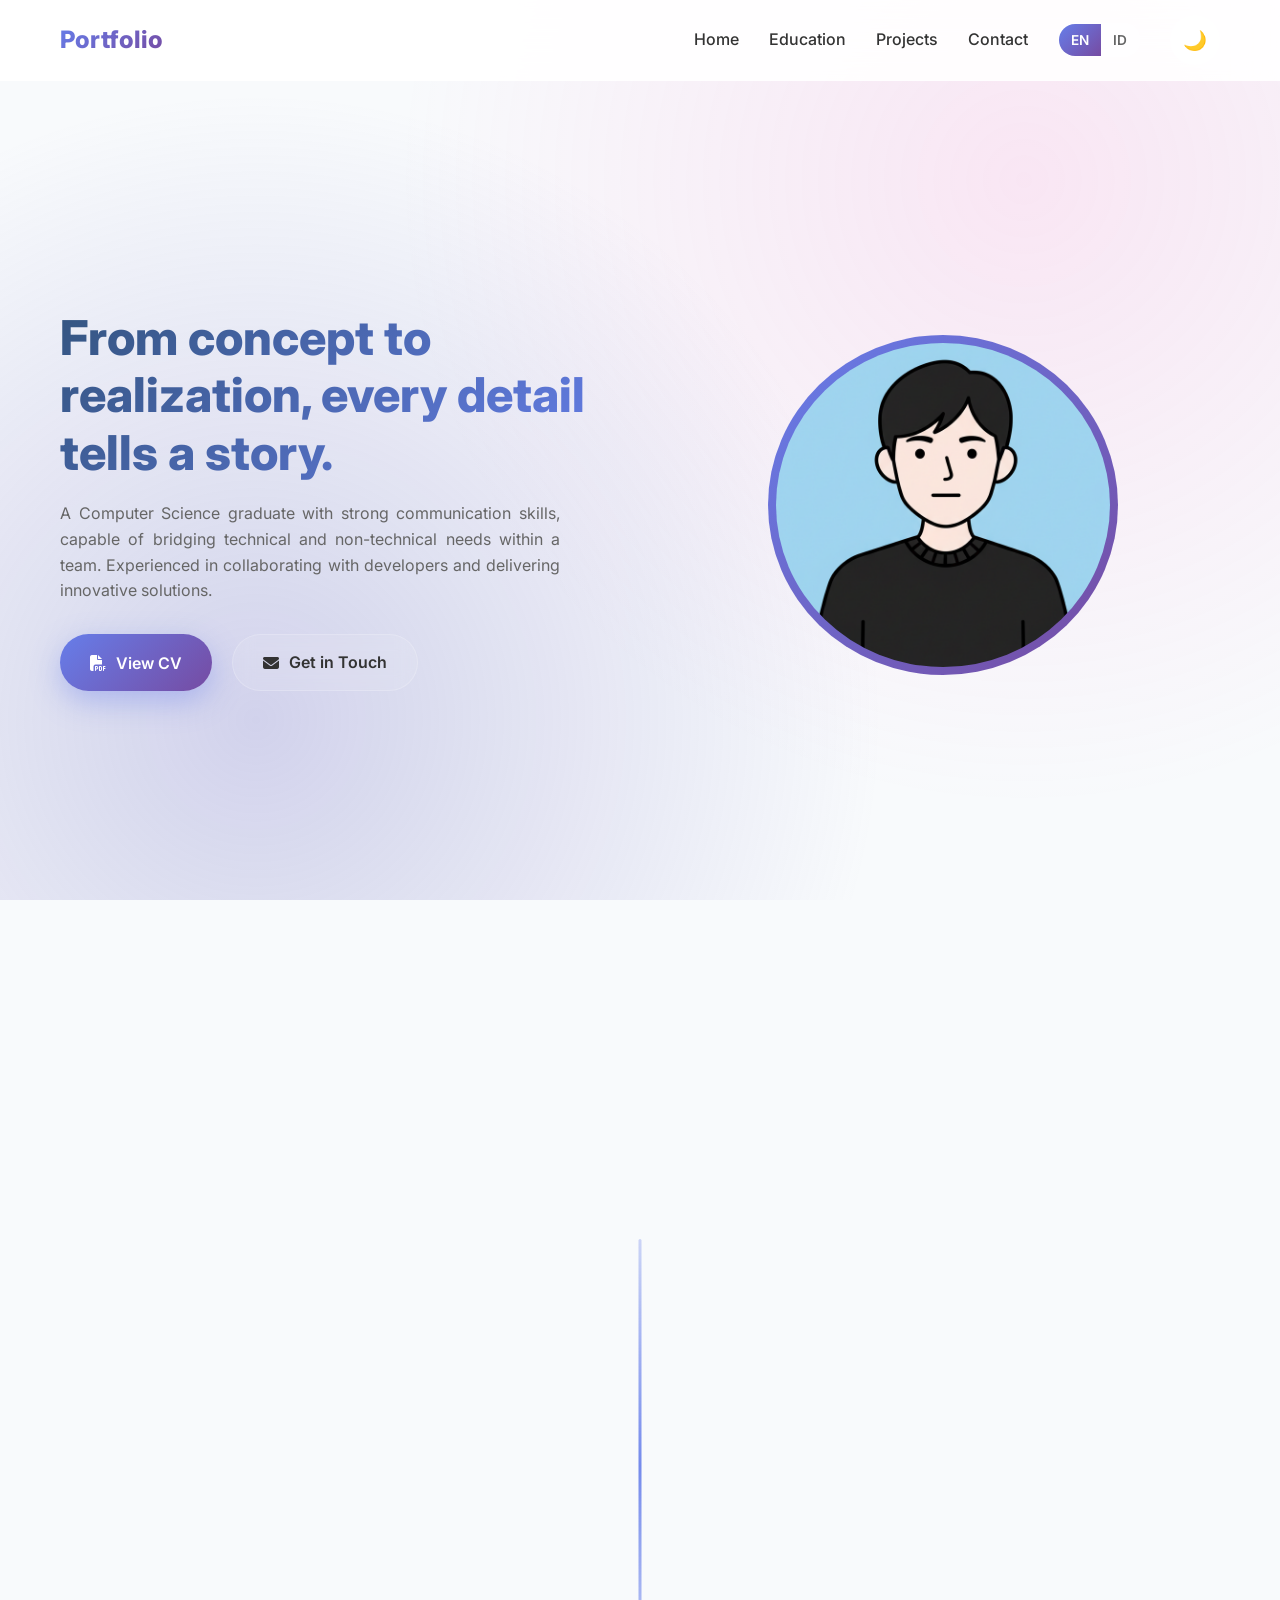
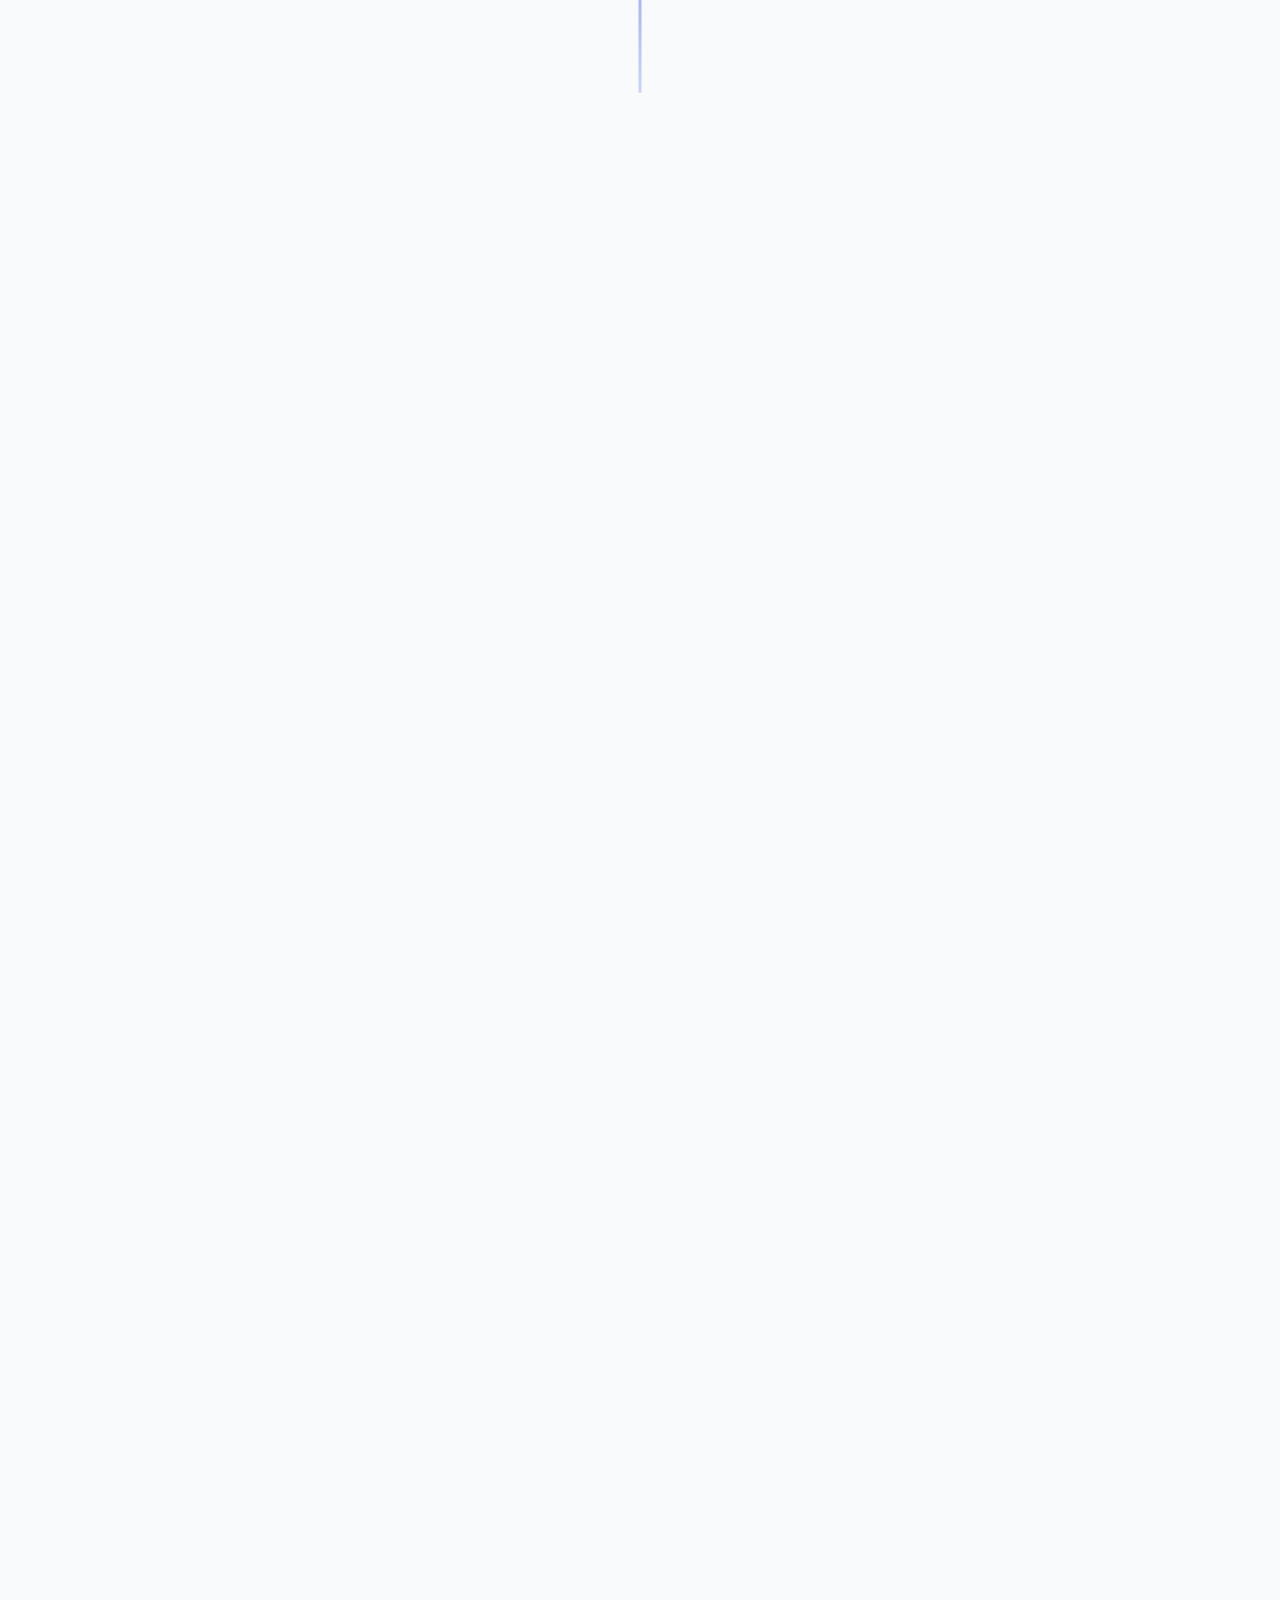
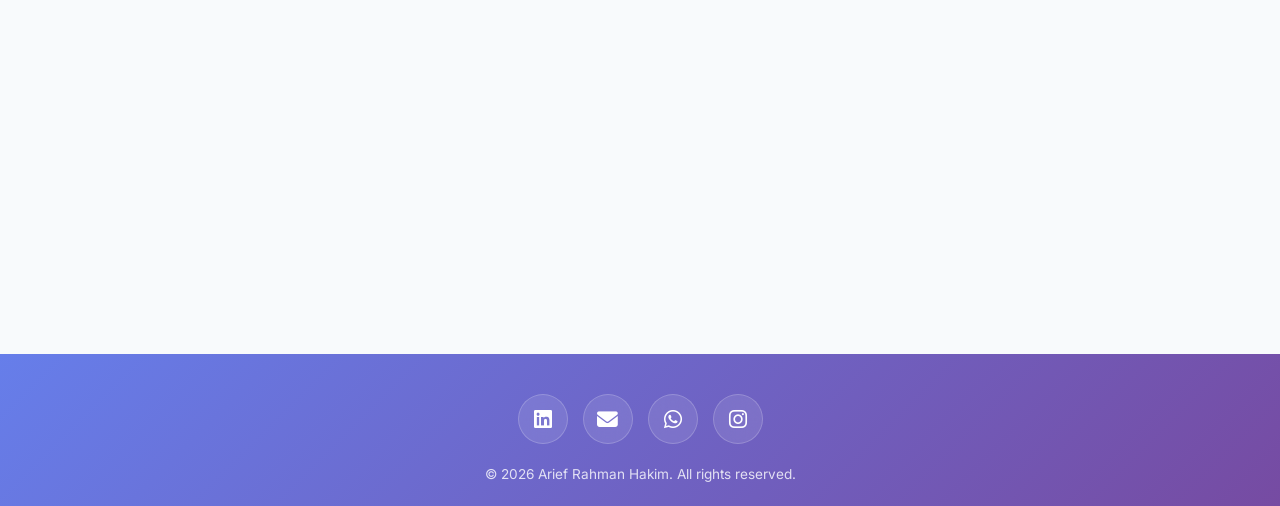
==== commit 41b47641: "index.html" ====
--- a/index.html
+++ b/index.html
@@ -578,7 +578,7 @@
         </div>
 
         <iframe
-          src="https://drive.google.com/file/d/1-HToKBNjyIKaJ8WeIeX1uYVlMADr9ZSD/preview"
+          src="https://drive.google.com/file/d/1bzBLE8QLjDNwkQre19S5Pt4CpZGrsf0v/view?usp=sharing/preview"
           class="cv-frame"
           allow="autoplay"
         >
@@ -586,7 +586,7 @@
 
         <div style="text-align: center; margin-top: 20px">
           <a
-            href="https://drive.google.com/uc?export=download&id=1-HToKBNjyIKaJ8WeIeX1uYVlMADr9ZSD"
+            href="https://https://drive.google.com/file/d/1bzBLE8QLjDNwkQre19S5Pt4CpZGrsf0v/view?usp=sharing"
             target="_blank"
             rel="noopener noreferrer"
             class="btn-primary"
@@ -608,3 +608,4 @@
     <script src="script.js"></script>
   </body>
 </html>
+
--- a/style.css
+++ b/style.css
@@ -86,7 +86,7 @@
 }
 
 .project-title {
-  font-size: clamp(1.8rem, 4vw, 2.8rem);
+  font-size: clamp(1.8rem, 4vw, 1 rem);
   font-weight: 800;
   margin-bottom: 20px;
   background: linear-gradient(135deg, #5a5eed, #a658ff);
@@ -101,7 +101,7 @@
 }
 
 .project-description {
-  font-size: 1.1rem;
+  font-size: 1 rem;
   color: var(--text-muted);
   line-height: 1.7;
   max-width: 700px;
@@ -2014,3 +2014,4 @@
 ::-webkit-scrollbar-thumb:hover {
   background: linear-gradient(135deg, #f093fb 0%, #f5576c 100%);
 }
+
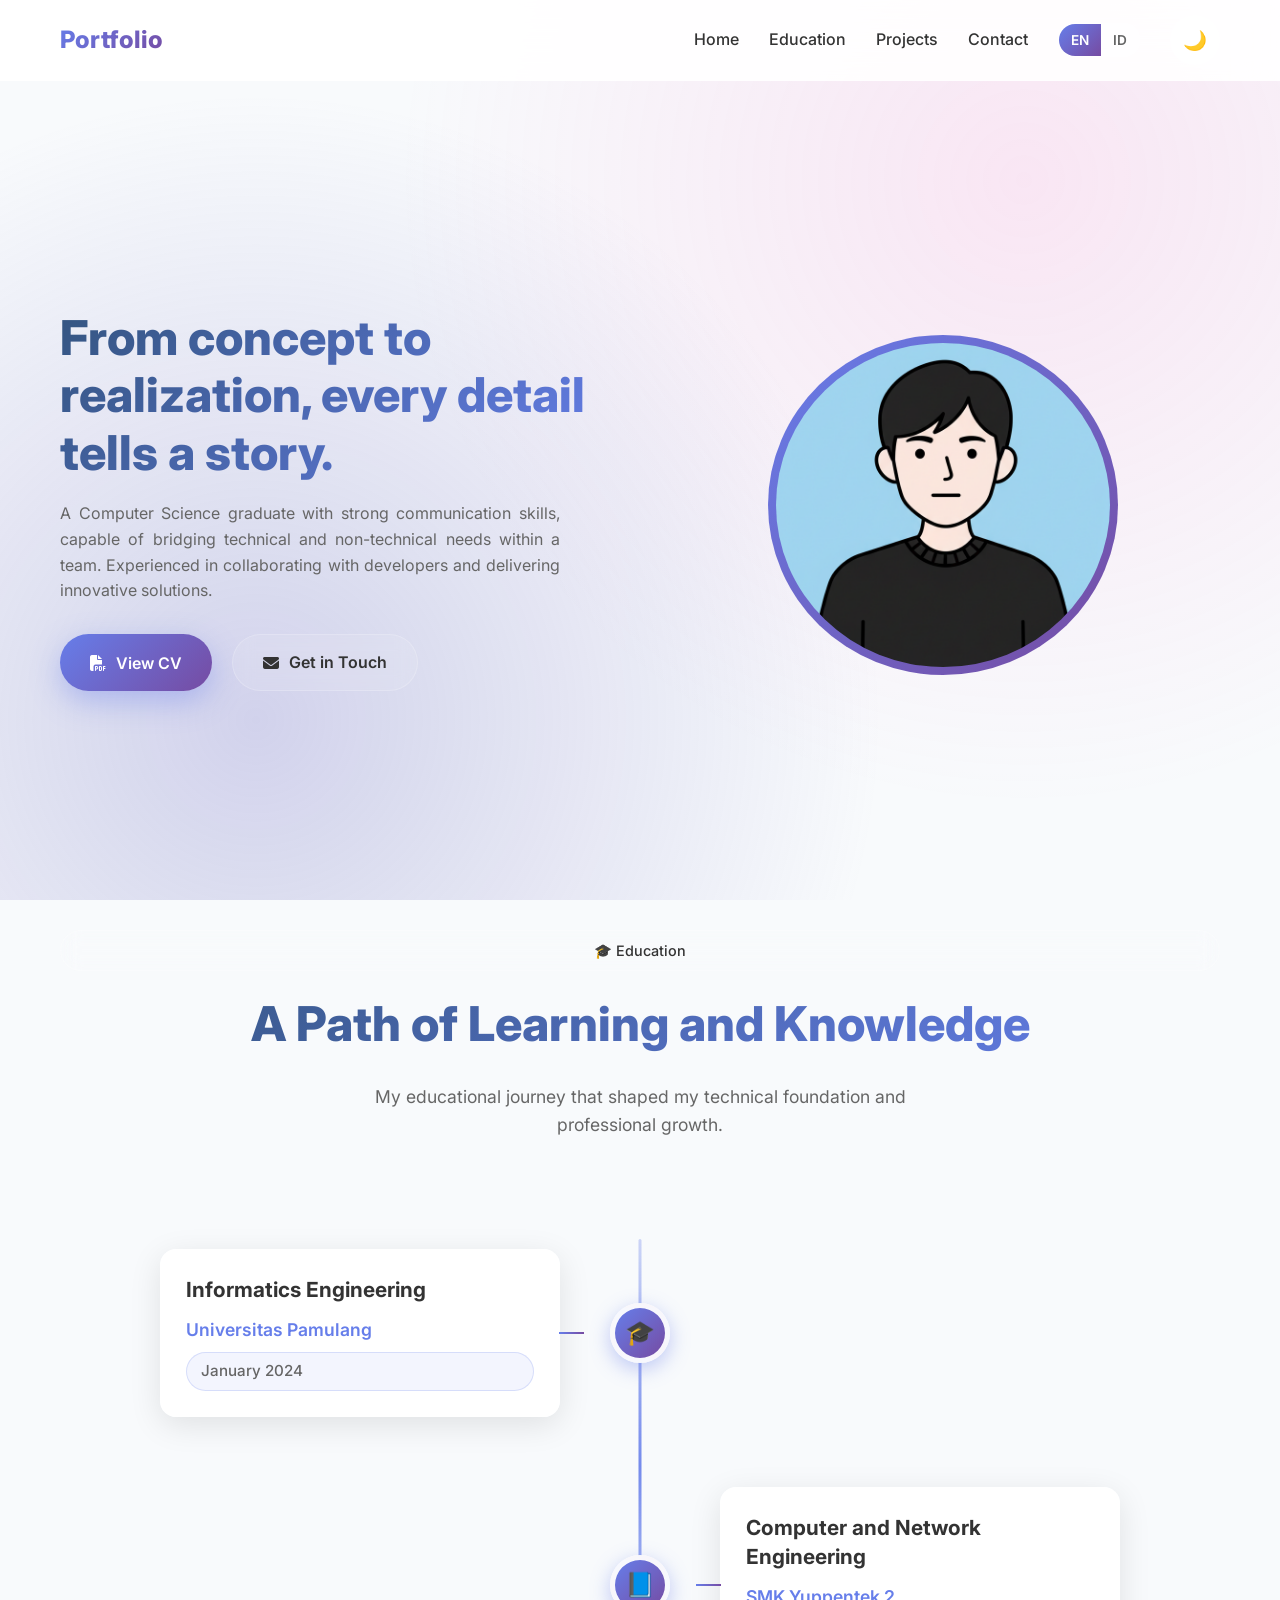
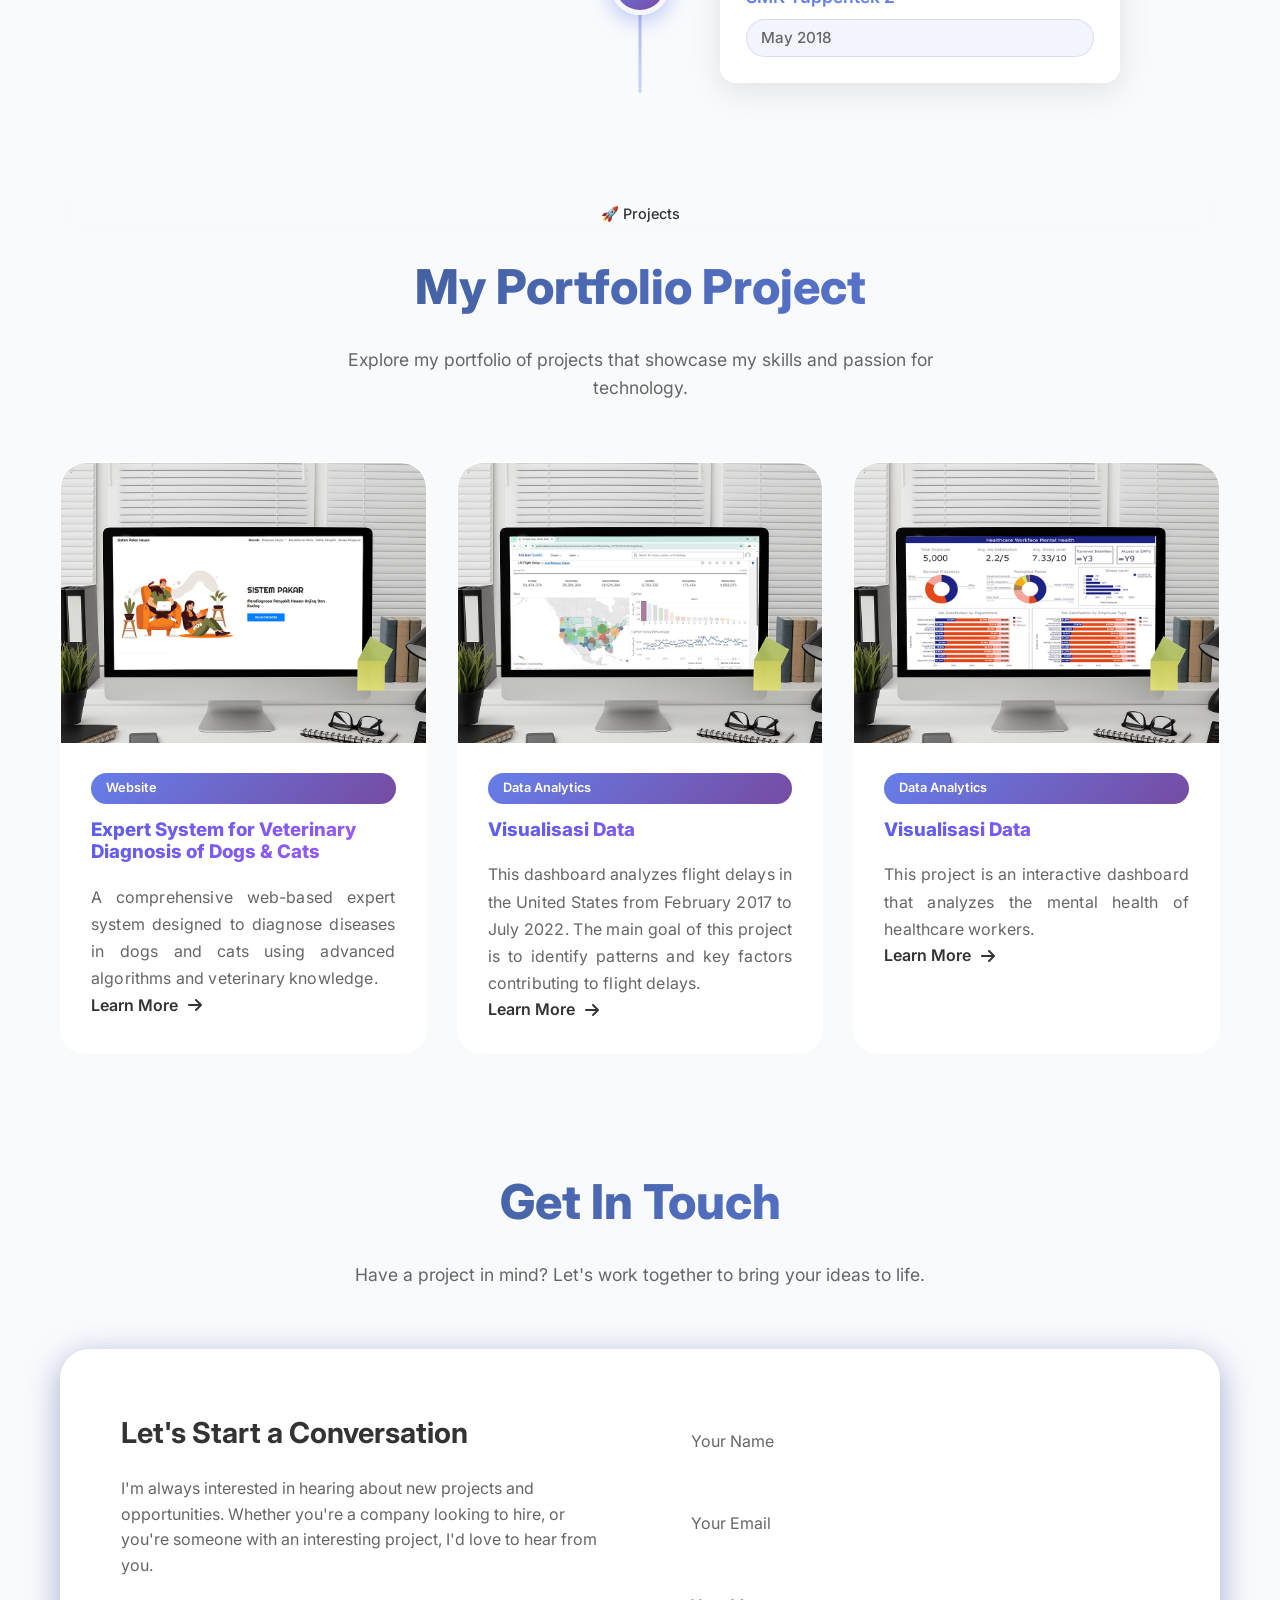
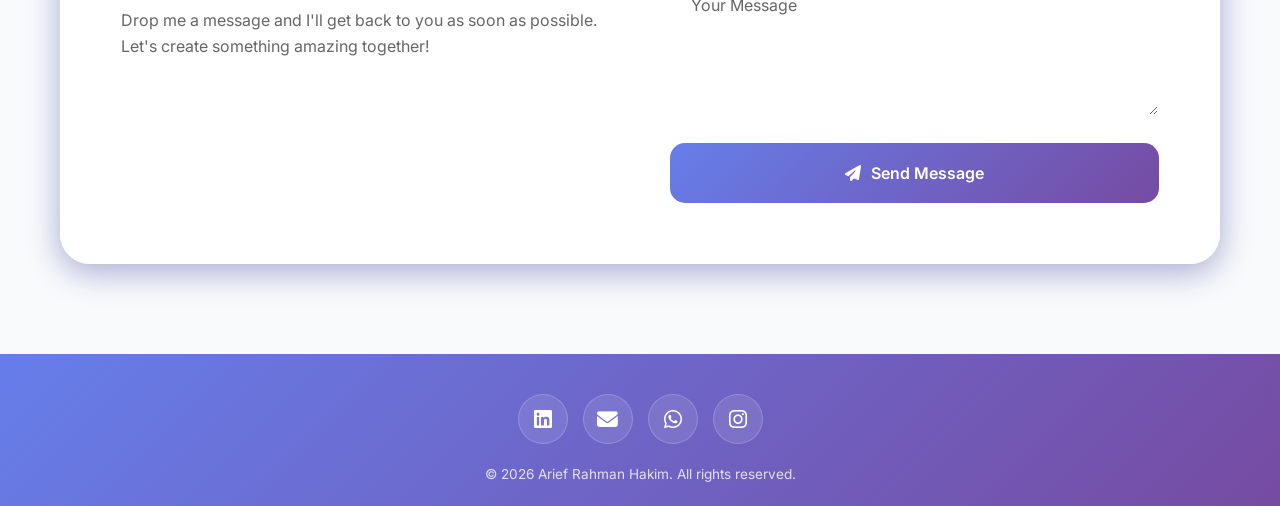
==== commit 14a0100c: "index.html" ====
--- a/index.html
+++ b/index.html
@@ -578,7 +578,7 @@
         </div>
 
         <iframe
-          src="https://drive.google.com/file/d/1bzBLE8QLjDNwkQre19S5Pt4CpZGrsf0v/view?usp=sharing/preview"
+          src="https://drive.google.com/file/d/1bzBLE8QLjDNwkQre19S5Pt4CpZGrsf0v/view?usp=drive_link/preview"
           class="cv-frame"
           allow="autoplay"
         >
@@ -586,7 +586,7 @@
 
         <div style="text-align: center; margin-top: 20px">
           <a
-            href="https://https://drive.google.com/file/d/1bzBLE8QLjDNwkQre19S5Pt4CpZGrsf0v/view?usp=sharing"
+            href="https://drive.google.com/file/d/1bzBLE8QLjDNwkQre19S5Pt4CpZGrsf0v/view?usp=drive_link"
             target="_blank"
             rel="noopener noreferrer"
             class="btn-primary"
@@ -609,3 +609,4 @@
   </body>
 </html>
 
+
